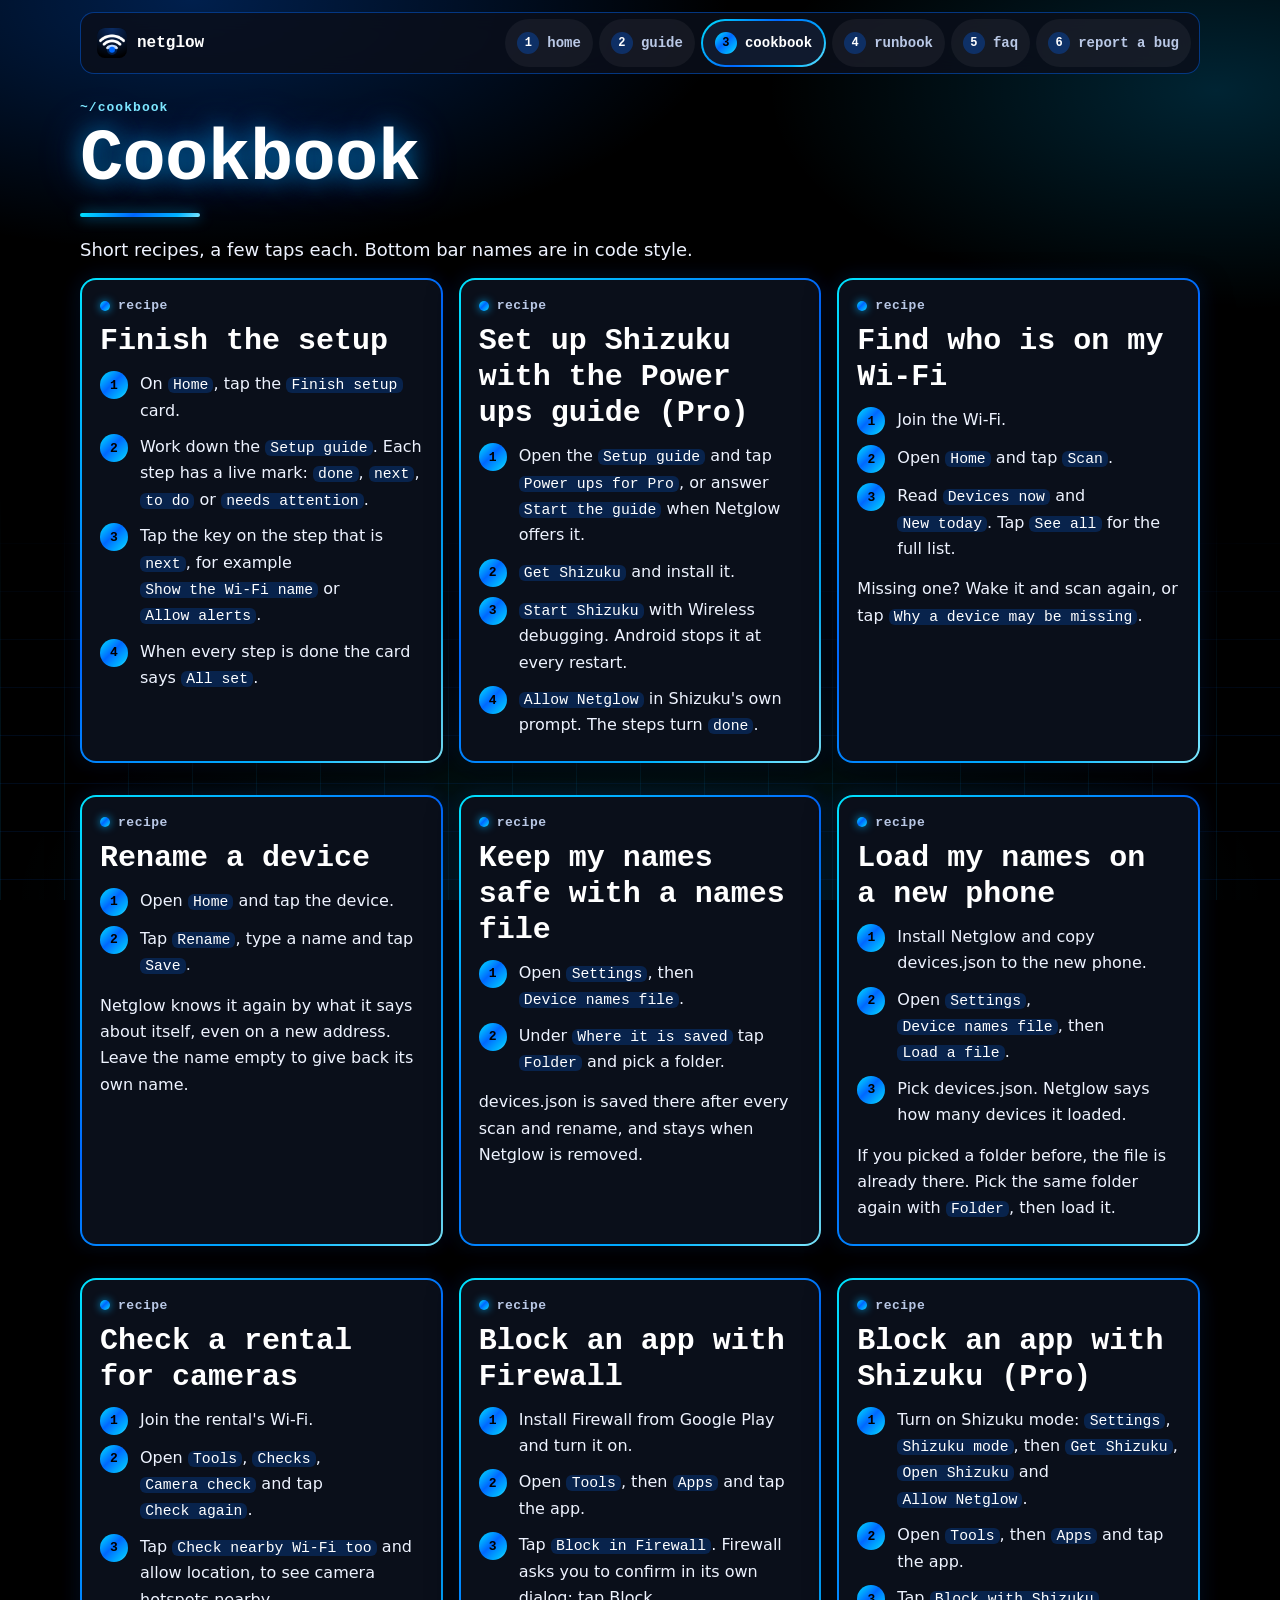
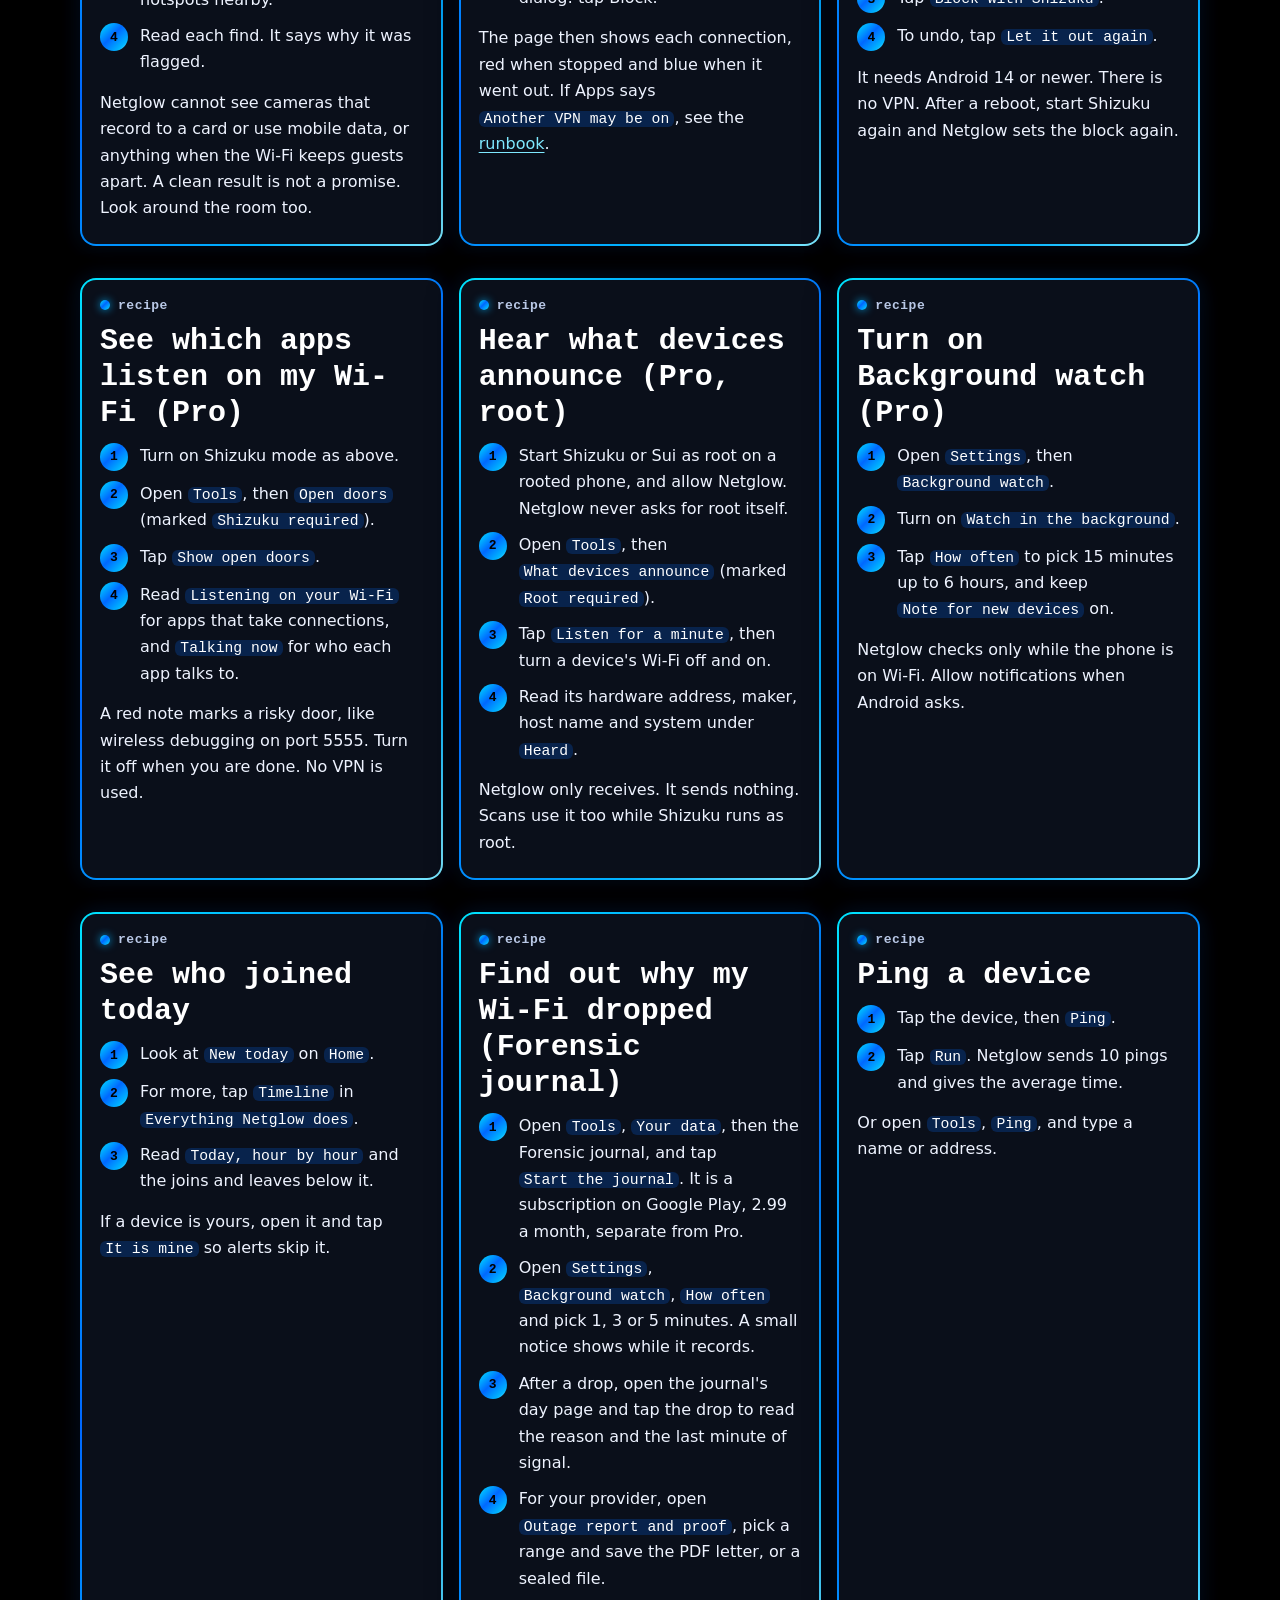
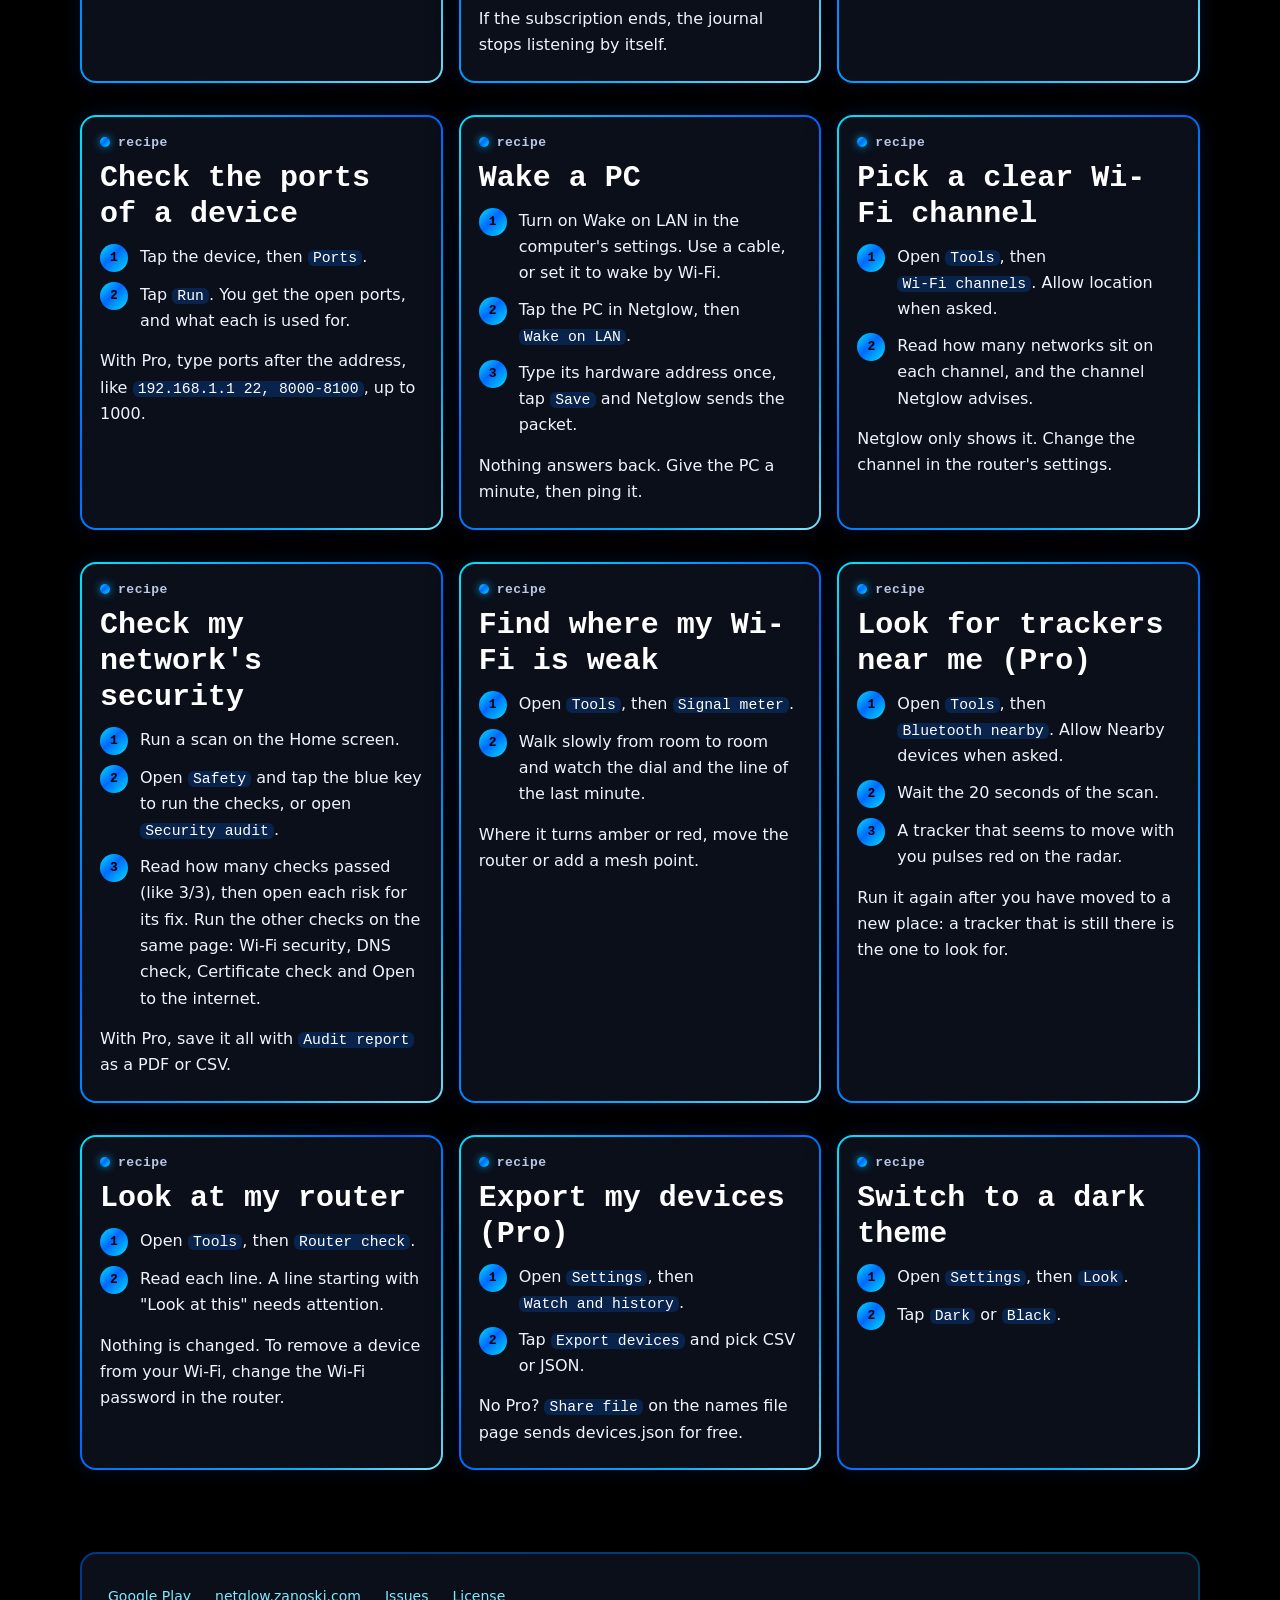
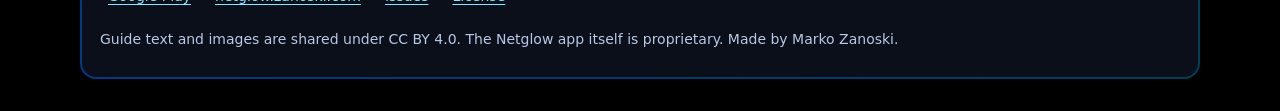
==== docs/cookbook.html @ 2042b96d "Guide for Netglow 1.57: Forensic journal and its subscription, checks passed on Safety, background w" ====
<!doctype html>
<html lang="en">
<head>
<meta charset="utf-8">
<meta name="viewport" content="width=device-width, initial-scale=1">
<title>Cookbook · Netglow user guide</title>
<meta name="description" content="Short Netglow recipes, a few taps each: find who is on your Wi-Fi, rename devices, keep a names file, check for cameras, block an app, watch the network.">
<meta name="theme-color" content="#000000">
<meta property="og:title" content="Cookbook · Netglow user guide">
<meta property="og:description" content="Short Netglow recipes, a few taps each: find who is on your Wi-Fi, rename devices, keep a names file, check for cameras, block an app, watch the network.">
<meta property="og:image" content="img/network.webp">
<link rel="icon" type="image/png" href="img/icon-192.png">
<link rel="stylesheet" href="style.css">
</head>
<body>
<a class="skip" href="#main">Skip to content</a>
<header class="bar">
  <a class="brand" href="index.html"><img src="img/icon-192.png" alt="" width="30" height="30"><span>netglow</span></a>
  <nav class="nav" aria-label="Guide pages"><ul><li><a href="index.html"><span class="ws" aria-hidden="true">1</span>home</a></li><li><a href="guide.html"><span class="ws" aria-hidden="true">2</span>guide</a></li><li><a href="cookbook.html" aria-current="page"><span class="ws" aria-hidden="true">3</span>cookbook</a></li><li><a href="runbook.html"><span class="ws" aria-hidden="true">4</span>runbook</a></li><li><a href="faq.html"><span class="ws" aria-hidden="true">5</span>faq</a></li><li><a href="report.html"><span class="ws" aria-hidden="true">6</span>report a bug</a></li></ul></nav>
</header>
<div class="wrap">
<main id="main">

<div class="eyebrow">~/cookbook</div>
<h1>Cookbook</h1>
<div class="underline" aria-hidden="true"></div>
<p class="lede">Short recipes, a few taps each. Bottom bar names are in code style.</p>
<div class="tiles"><section class="tile" id="setup" aria-labelledby="setup-h"><div class="title" aria-hidden="true">recipe</div><h2 id="setup-h">Finish the setup</h2>
<ol class="steps"><li>On <code>Home</code>, tap the <code>Finish setup</code> card.</li><li>Work down the <code>Setup guide</code>. Each step has a live mark: <code>done</code>, <code>next</code>, <code>to do</code> or <code>needs attention</code>.</li><li>Tap the key on the step that is <code>next</code>, for example <code>Show the Wi-Fi name</code> or <code>Allow alerts</code>.</li><li>When every step is done the card says <code>All set</code>.</li></ol>
</section>
<section class="tile" id="power" aria-labelledby="power-h"><div class="title" aria-hidden="true">recipe</div><h2 id="power-h">Set up Shizuku with the Power ups guide (Pro)</h2>
<ol class="steps"><li>Open the <code>Setup guide</code> and tap <code>Power ups for Pro</code>, or answer <code>Start the guide</code> when Netglow offers it.</li><li><code>Get Shizuku</code> and install it.</li><li><code>Start Shizuku</code> with Wireless debugging. Android stops it at every restart.</li><li><code>Allow Netglow</code> in Shizuku's own prompt. The steps turn <code>done</code>.</li></ol>
</section>
<section class="tile" id="who" aria-labelledby="who-h"><div class="title" aria-hidden="true">recipe</div><h2 id="who-h">Find who is on my Wi-Fi</h2>
<ol class="steps"><li>Join the Wi-Fi.</li><li>Open <code>Home</code> and tap <code>Scan</code>.</li><li>Read <code>Devices now</code> and <code>New today</code>. Tap <code>See all</code> for the full list.</li></ol><p>Missing one? Wake it and scan again, or tap <code>Why a device may be missing</code>.</p>
</section>
<section class="tile" id="rename" aria-labelledby="rename-h"><div class="title" aria-hidden="true">recipe</div><h2 id="rename-h">Rename a device</h2>
<ol class="steps"><li>Open <code>Home</code> and tap the device.</li><li>Tap <code>Rename</code>, type a name and tap <code>Save</code>.</li></ol><p>Netglow knows it again by what it says about itself, even on a new address. Leave the name empty to give back its own name.</p>
</section>
<section class="tile" id="keep" aria-labelledby="keep-h"><div class="title" aria-hidden="true">recipe</div><h2 id="keep-h">Keep my names safe with a names file</h2>
<ol class="steps"><li>Open <code>Settings</code>, then <code>Device names file</code>.</li><li>Under <code>Where it is saved</code> tap <code>Folder</code> and pick a folder.</li></ol><p>devices.json is saved there after every scan and rename, and stays when Netglow is removed.</p>
</section>
<section class="tile" id="load" aria-labelledby="load-h"><div class="title" aria-hidden="true">recipe</div><h2 id="load-h">Load my names on a new phone</h2>
<ol class="steps"><li>Install Netglow and copy devices.json to the new phone.</li><li>Open <code>Settings</code>, <code>Device names file</code>, then <code>Load a file</code>.</li><li>Pick devices.json. Netglow says how many devices it loaded.</li></ol><p>If you picked a folder before, the file is already there. Pick the same folder again with <code>Folder</code>, then load it.</p>
</section>
<section class="tile" id="rental" aria-labelledby="rental-h"><div class="title" aria-hidden="true">recipe</div><h2 id="rental-h">Check a rental for cameras</h2>
<ol class="steps"><li>Join the rental's Wi-Fi.</li><li>Open <code>Tools</code>, <code>Checks</code>, <code>Camera check</code> and tap <code>Check again</code>.</li><li>Tap <code>Check nearby Wi-Fi too</code> and allow location, to see camera hotspots nearby.</li><li>Read each find. It says why it was flagged.</li></ol><p>Netglow cannot see cameras that record to a card or use mobile data, or anything when the Wi-Fi keeps guests apart. A clean result is not a promise. Look around the room too.</p>
</section>
<section class="tile" id="fwblock" aria-labelledby="fwblock-h"><div class="title" aria-hidden="true">recipe</div><h2 id="fwblock-h">Block an app with Firewall</h2>
<ol class="steps"><li>Install Firewall from Google Play and turn it on.</li><li>Open <code>Tools</code>, then <code>Apps</code> and tap the app.</li><li>Tap <code>Block in Firewall</code>. Firewall asks you to confirm in its own dialog: tap Block.</li></ol><p>The page then shows each connection, red when stopped and blue when it went out. If Apps says <code>Another VPN may be on</code>, see the <a href="runbook.html#vpn">runbook</a>.</p>
</section>
<section class="tile" id="szblock" aria-labelledby="szblock-h"><div class="title" aria-hidden="true">recipe</div><h2 id="szblock-h">Block an app with Shizuku (Pro)</h2>
<ol class="steps"><li>Turn on Shizuku mode: <code>Settings</code>, <code>Shizuku mode</code>, then <code>Get Shizuku</code>, <code>Open Shizuku</code> and <code>Allow Netglow</code>.</li><li>Open <code>Tools</code>, then <code>Apps</code> and tap the app.</li><li>Tap <code>Block with Shizuku</code>.</li><li>To undo, tap <code>Let it out again</code>.</li></ol><p>It needs Android 14 or newer. There is no VPN. After a reboot, start Shizuku again and Netglow sets the block again.</p>
</section>
<section class="tile" id="doors" aria-labelledby="doors-h"><div class="title" aria-hidden="true">recipe</div><h2 id="doors-h">See which apps listen on my Wi-Fi (Pro)</h2>
<ol class="steps"><li>Turn on Shizuku mode as above.</li><li>Open <code>Tools</code>, then <code>Open doors</code> (marked <code>Shizuku required</code>).</li><li>Tap <code>Show open doors</code>.</li><li>Read <code>Listening on your Wi-Fi</code> for apps that take connections, and <code>Talking now</code> for who each app talks to.</li></ol><p>A red note marks a risky door, like wireless debugging on port 5555. Turn it off when you are done. No VPN is used.</p>
</section>
<section class="tile" id="announce" aria-labelledby="announce-h"><div class="title" aria-hidden="true">recipe</div><h2 id="announce-h">Hear what devices announce (Pro, root)</h2>
<ol class="steps"><li>Start Shizuku or Sui as root on a rooted phone, and allow Netglow. Netglow never asks for root itself.</li><li>Open <code>Tools</code>, then <code>What devices announce</code> (marked <code>Root required</code>).</li><li>Tap <code>Listen for a minute</code>, then turn a device's Wi-Fi off and on.</li><li>Read its hardware address, maker, host name and system under <code>Heard</code>.</li></ol><p>Netglow only receives. It sends nothing. Scans use it too while Shizuku runs as root.</p>
</section>
<section class="tile" id="watch" aria-labelledby="watch-h"><div class="title" aria-hidden="true">recipe</div><h2 id="watch-h">Turn on Background watch (Pro)</h2>
<ol class="steps"><li>Open <code>Settings</code>, then <code>Background watch</code>.</li><li>Turn on <code>Watch in the background</code>.</li><li>Tap <code>How often</code> to pick 15 minutes up to 6 hours, and keep <code>Note for new devices</code> on.</li></ol><p>Netglow checks only while the phone is on Wi-Fi. Allow notifications when Android asks.</p>
</section>
<section class="tile" id="today" aria-labelledby="today-h"><div class="title" aria-hidden="true">recipe</div><h2 id="today-h">See who joined today</h2>
<ol class="steps"><li>Look at <code>New today</code> on <code>Home</code>.</li><li>For more, tap <code>Timeline</code> in <code>Everything Netglow does</code>.</li><li>Read <code>Today, hour by hour</code> and the joins and leaves below it.</li></ol><p>If a device is yours, open it and tap <code>It is mine</code> so alerts skip it.</p>
</section>
<section class="tile" id="journal" aria-labelledby="journal-h"><div class="title" aria-hidden="true">recipe</div><h2 id="journal-h">Find out why my Wi-Fi dropped (Forensic journal)</h2>
<ol class="steps"><li>Open <code>Tools</code>, <code>Your data</code>, then the Forensic journal, and tap <code>Start the journal</code>. It is a subscription on Google Play, 2.99 a month, separate from Pro.</li><li>Open <code>Settings</code>, <code>Background watch</code>, <code>How often</code> and pick 1, 3 or 5 minutes. A small notice shows while it records.</li><li>After a drop, open the journal's day page and tap the drop to read the reason and the last minute of signal.</li><li>For your provider, open <code>Outage report and proof</code>, pick a range and save the PDF letter, or a sealed file.</li></ol><p>If the subscription ends, the journal stops listening by itself.</p>
</section>
<section class="tile" id="ping" aria-labelledby="ping-h"><div class="title" aria-hidden="true">recipe</div><h2 id="ping-h">Ping a device</h2>
<ol class="steps"><li>Tap the device, then <code>Ping</code>.</li><li>Tap <code>Run</code>. Netglow sends 10 pings and gives the average time.</li></ol><p>Or open <code>Tools</code>, <code>Ping</code>, and type a name or address.</p>
</section>
<section class="tile" id="ports" aria-labelledby="ports-h"><div class="title" aria-hidden="true">recipe</div><h2 id="ports-h">Check the ports of a device</h2>
<ol class="steps"><li>Tap the device, then <code>Ports</code>.</li><li>Tap <code>Run</code>. You get the open ports, and what each is used for.</li></ol><p>With Pro, type ports after the address, like <code>192.168.1.1 22, 8000-8100</code>, up to 1000.</p>
</section>
<section class="tile" id="wake" aria-labelledby="wake-h"><div class="title" aria-hidden="true">recipe</div><h2 id="wake-h">Wake a PC</h2>
<ol class="steps"><li>Turn on Wake on LAN in the computer's settings. Use a cable, or set it to wake by Wi-Fi.</li><li>Tap the PC in Netglow, then <code>Wake on LAN</code>.</li><li>Type its hardware address once, tap <code>Save</code> and Netglow sends the packet.</li></ol><p>Nothing answers back. Give the PC a minute, then ping it.</p>
</section>
<section class="tile" id="channel" aria-labelledby="channel-h"><div class="title" aria-hidden="true">recipe</div><h2 id="channel-h">Pick a clear Wi-Fi channel</h2>
<ol class="steps"><li>Open <code>Tools</code>, then <code>Wi-Fi channels</code>. Allow location when asked.</li><li>Read how many networks sit on each channel, and the channel Netglow advises.</li></ol><p>Netglow only shows it. Change the channel in the router's settings.</p>
</section>
<section class="tile" id="security" aria-labelledby="security-h"><div class="title" aria-hidden="true">recipe</div><h2 id="security-h">Check my network's security</h2>
<ol class="steps"><li>Run a scan on the Home screen.</li><li>Open <code>Safety</code> and tap the blue key to run the checks, or open <code>Security audit</code>.</li><li>Read how many checks passed (like 3/3), then open each risk for its fix. Run the other checks on the same page: Wi-Fi security, DNS check, Certificate check and Open to the internet.</li></ol><p>With Pro, save it all with <code>Audit report</code> as a PDF or CSV.</p>
</section>
<section class="tile" id="signal" aria-labelledby="signal-h"><div class="title" aria-hidden="true">recipe</div><h2 id="signal-h">Find where my Wi-Fi is weak</h2>
<ol class="steps"><li>Open <code>Tools</code>, then <code>Signal meter</code>.</li><li>Walk slowly from room to room and watch the dial and the line of the last minute.</li></ol><p>Where it turns amber or red, move the router or add a mesh point.</p>
</section>
<section class="tile" id="trackers" aria-labelledby="trackers-h"><div class="title" aria-hidden="true">recipe</div><h2 id="trackers-h">Look for trackers near me (Pro)</h2>
<ol class="steps"><li>Open <code>Tools</code>, then <code>Bluetooth nearby</code>. Allow Nearby devices when asked.</li><li>Wait the 20 seconds of the scan.</li><li>A tracker that seems to move with you pulses red on the radar.</li></ol><p>Run it again after you have moved to a new place: a tracker that is still there is the one to look for.</p>
</section>
<section class="tile" id="router" aria-labelledby="router-h"><div class="title" aria-hidden="true">recipe</div><h2 id="router-h">Look at my router</h2>
<ol class="steps"><li>Open <code>Tools</code>, then <code>Router check</code>.</li><li>Read each line. A line starting with "Look at this" needs attention.</li></ol><p>Nothing is changed. To remove a device from your Wi-Fi, change the Wi-Fi password in the router.</p>
</section>
<section class="tile" id="export" aria-labelledby="export-h"><div class="title" aria-hidden="true">recipe</div><h2 id="export-h">Export my devices (Pro)</h2>
<ol class="steps"><li>Open <code>Settings</code>, then <code>Watch and history</code>.</li><li>Tap <code>Export devices</code> and pick CSV or JSON.</li></ol><p>No Pro? <code>Share file</code> on the names file page sends devices.json for free.</p>
</section>
<section class="tile" id="dark" aria-labelledby="dark-h"><div class="title" aria-hidden="true">recipe</div><h2 id="dark-h">Switch to a dark theme</h2>
<ol class="steps"><li>Open <code>Settings</code>, then <code>Look</code>.</li><li>Tap <code>Dark</code> or <code>Black</code>.</li></ol>
</section>
</div>
</main>
<footer>
  <div class="tile quiet">
  <ul>
    <li><a href="https://play.google.com/store/apps/details?id=com.zanoshky.netglow&amp;referrer=utm_source%3Dgithub-guide%26utm_medium%3Ddocs%26utm_campaign%3Dnetglow-2026-11">Google Play</a></li>
    <li><a href="https://netglow.zanoski.com">netglow.zanoski.com</a></li>
    <li><a href="https://github.com/Zanoshky/netglow-app/issues">Issues</a></li>
    <li><a href="https://github.com/Zanoshky/netglow-app/blob/main/LICENSE">License</a></li>
  </ul>
  <p>Guide text and images are shared under CC BY 4.0. The Netglow app itself is proprietary. Made by Marko Zanoski.</p>
  </div>
</footer>
</div>
</body>
</html>
---- docs/style.css ----
/* Netglow user guide. True black with Netglow blue, glowing tile borders. Text sits at 7:1 or more. */
:root {
  --bg: #000000;
  --tile: #0a0f1a;
  --tile2: #101a2e;
  --fg: #eef3ff;
  --dim: #b9c8e6;
  --link: #7fe9ff;
  --pink: #4da3ff;
  --violet: #0068ff;
  --cyan: #00e5ff;
  --amber: #7fe9ff;
  --grad: linear-gradient(135deg, #00e5ff, #0068ff 45%, #00b4ff 80%, #7fe9ff);
  --round: 16px;
  --gap-in: 10px;
  --gap-out: 16px;
  --mono: "JetBrains Mono", ui-monospace, "SF Mono", "Cascadia Mono", "Roboto Mono", Menlo, Consolas, monospace;
  --sans: system-ui, -apple-system, "Segoe UI", Roboto, sans-serif;
  color-scheme: dark;
}
* { box-sizing: border-box; }
html {
  -webkit-text-size-adjust: 100%;
  background:
    radial-gradient(60% 40% at 15% 0%, rgba(0, 104, 255, 0.30), transparent 70%),
    radial-gradient(50% 35% at 95% 10%, rgba(0, 180, 255, 0.20), transparent 70%),
    radial-gradient(70% 40% at 50% 100%, rgba(0, 229, 255, 0.14), transparent 70%),
    var(--bg);
  background-attachment: fixed;
}
body {
  margin: 0;
  color: var(--fg);
  background: transparent;
  font: 16px/1.65 var(--sans);
  padding-inline: 16px;
}
/* a faint synthwave floor grid, fixed behind everything */
body::before {
  content: ""; position: fixed; inset: 55% 0 0 0; z-index: -1; pointer-events: none;
  background:
    repeating-linear-gradient(to right, rgba(0, 180, 255, 0.10) 0 1px, transparent 1px 64px),
    repeating-linear-gradient(to bottom, rgba(0, 104, 255, 0.10) 0 1px, transparent 1px 48px);
  -webkit-mask-image: linear-gradient(to bottom, transparent, #000 60%);
  mask-image: linear-gradient(to bottom, transparent, #000 60%);
}
a { color: var(--link); text-underline-offset: 3px; }
a:hover { color: #ffffff; }
:focus-visible { outline: 3px solid var(--link); outline-offset: 3px; border-radius: 6px; }
img { max-width: 100%; height: auto; }
code, kbd, pre { font-family: var(--mono); }
code, kbd { color: #ffffff; background: rgba(0, 104, 255, 0.22); border-radius: 6px; padding: 0 0.35em; white-space: nowrap; font-size: 0.92em; }
.skip { position: absolute; left: 16px; top: -100px; z-index: 10; background: var(--tile); color: #fff; padding: 12px 16px; border-radius: 10px; border: 2px solid var(--link); }
.skip:focus { top: 8px; }
.wrap { max-width: 1120px; margin: 0 auto; }

/* ---------- gradient bordered tile, like a focused Hyprland window ---------- */
.tile {
  position: relative;
  border: 2px solid transparent;
  border-radius: var(--round);
  background: linear-gradient(var(--tile), var(--tile)) padding-box, var(--grad) border-box;
  padding: 18px 18px 8px;
  box-shadow: 0 10px 30px rgba(0, 0, 0, 0.6), 0 0 22px rgba(0, 104, 255, 0.18);
}
.tile.quiet { background: linear-gradient(var(--tile), var(--tile)) padding-box, linear-gradient(135deg, rgba(0, 104, 255, 0.55), rgba(0, 180, 255, 0.35)) border-box; box-shadow: 0 8px 24px rgba(0, 0, 0, 0.5); }
.tile > .title {
  display: flex; align-items: center; gap: 8px; margin: -6px 0 10px;
  font: 700 13px var(--mono); color: var(--dim); text-transform: lowercase; letter-spacing: 0.04em;
}
.tile > .title::before { content: ""; width: 10px; height: 10px; border-radius: 50%; background: var(--grad); box-shadow: 0 0 8px rgba(0, 180, 255, 0.8); }

/* ---------- waybar ---------- */
.bar {
  margin: 12px auto 0; max-width: 1120px;
  display: flex; flex-wrap: wrap; align-items: center; gap: 6px 12px;
  padding: 6px 8px; border-radius: 14px;
  background: rgba(10, 15, 26, 0.85); border: 1px solid rgba(0, 104, 255, 0.45);
  backdrop-filter: blur(10px); -webkit-backdrop-filter: blur(10px);
}
.brand { display: inline-flex; align-items: center; gap: 10px; min-height: 48px; padding: 0 8px; color: #fff; text-decoration: none; font: 700 16px var(--mono); }
.brand img { width: 30px; height: 30px; border-radius: 8px; }
.nav { margin-left: auto; }
.nav ul { list-style: none; margin: 0; padding: 0; display: flex; flex-wrap: wrap; gap: 6px; }
.nav a {
  display: inline-flex; align-items: center; gap: 8px; min-height: 48px; padding: 0 12px;
  border-radius: 999px; color: var(--dim); text-decoration: none; font: 600 14px var(--mono);
  background: rgba(255, 255, 255, 0.05);
}
.nav a .ws { display: inline-grid; place-items: center; width: 22px; height: 22px; border-radius: 50%; background: rgba(0, 104, 255, 0.3); color: #fff; font-size: 12px; }
.nav a:hover { color: #fff; background: rgba(0, 104, 255, 0.22); }
.nav a[aria-current="page"] { color: #fff; background: linear-gradient(var(--tile2), var(--tile2)) padding-box, var(--grad) border-box; border: 2px solid transparent; }
.nav a[aria-current="page"] .ws { background: var(--grad); color: #000000; }

/* ---------- type ---------- */
h1, h2, h3 { color: #ffffff; line-height: 1.2; }
h1 { font: 800 clamp(34px, 8vw, 72px)/1.05 var(--mono); margin: 0 0 14px; letter-spacing: -0.01em;
     text-shadow: 0 0 22px rgba(0, 180, 255, 0.55), 0 0 44px rgba(0, 104, 255, 0.45); }
h2 { font: 800 clamp(22px, 4.2vw, 30px)/1.2 var(--mono); margin: 0 0 12px; }
h3 { font: 700 18px/1.3 var(--mono); margin: 20px 0 8px; }
p { margin: 0 0 14px; }
.lede { font-size: 18px; max-width: 60ch; }
.dim { color: var(--dim); }
.eyebrow { font: 700 13px var(--mono); color: var(--link); letter-spacing: 0.08em; text-transform: lowercase; margin-bottom: 8px; }
.underline { height: 4px; width: 120px; border-radius: 4px; background: var(--grad); margin: 0 0 18px; box-shadow: 0 0 14px rgba(0, 180, 255, 0.7); }

main { padding-block: 26px 40px; }
section { margin-block: 0 var(--gap-out); scroll-margin-top: 16px; }
.tiles { display: grid; gap: var(--gap-out); grid-template-columns: repeat(auto-fit, minmax(min(100%, 300px), 1fr)); margin-bottom: var(--gap-out); }
.tiles.one { grid-template-columns: minmax(0, 1fr); }
.tiles > * { min-width: 0; }

/* ---------- hero ---------- */
.hero { display: grid; gap: 24px; align-items: center; grid-template-columns: 1fr; margin-bottom: var(--gap-out); }
@media (min-width: 820px) { .hero { grid-template-columns: 1.3fr 1fr; } }
.actions { display: flex; flex-wrap: wrap; gap: 12px; margin: 18px 0 10px; }
.btn {
  display: inline-flex; align-items: center; justify-content: center; min-height: 48px; padding: 0 20px;
  border-radius: 999px; font: 700 15px var(--mono); text-decoration: none; color: #000000;
  background: linear-gradient(90deg, #7fe9ff, #9cc8ff 50%, #4da3ff);
  box-shadow: 0 0 22px rgba(0, 180, 255, 0.45);
}
.btn:hover { color: #000000; filter: brightness(1.08); }
.btn.ghost { color: #fff; background: linear-gradient(var(--tile), var(--tile)) padding-box, var(--grad) border-box; border: 2px solid transparent; box-shadow: none; }
.btn.ghost:hover { color: #fff; }

.phone {
  position: relative; margin: 0 auto; width: min(100%, 320px); border-radius: 26px; padding: 3px;
  background: var(--grad);
  box-shadow: 0 0 30px rgba(0, 180, 255, 0.35), 0 0 60px rgba(0, 229, 255, 0.18);
}
.phone img { display: block; width: 100%; height: auto; border-radius: 23px; background: #000; }

/* ---------- screenshot strip ---------- */
.shots-wrap { overflow-x: auto; scroll-snap-type: x mandatory; padding: 8px 4px 16px; border-radius: 12px; }
.shots { list-style: none; margin: 0; padding: 0; display: flex; gap: 18px; }
.shots li { flex: 0 0 auto; width: 200px; scroll-snap-align: start; }
.shots figure { margin: 0; }
.shots .phone { width: 200px; border-radius: 18px; padding: 2px; }
.shots .phone img { border-radius: 16px; }
.shots figcaption { color: var(--dim); font-size: 14px; margin-top: 10px; }

/* ---------- lists ---------- */
ul.dots { padding-left: 0; list-style: none; margin: 0 0 14px; }
ul.dots li { position: relative; padding-left: 22px; margin-bottom: 6px; }
ul.dots li::before { content: ""; position: absolute; left: 4px; top: 0.62em; width: 8px; height: 8px; border-radius: 3px; background: var(--grad); }
ol.steps { counter-reset: s; list-style: none; padding: 0; margin: 0 0 14px; }
ol.steps li { counter-increment: s; position: relative; padding-left: 40px; margin-bottom: 10px; min-height: 28px; }
ol.steps li::before {
  content: counter(s); position: absolute; left: 0; top: 0; width: 28px; height: 28px; border-radius: 50%;
  display: grid; place-items: center; font: 700 13px var(--mono); color: #000000; background: var(--grad);
}
dl.keys { display: grid; grid-template-columns: minmax(0, 15em) minmax(0, 1fr); gap: 6px 18px; margin: 0 0 14px; }
dl.keys dt { color: #fff; font-family: var(--mono); font-size: 15px; }
dl.keys dd { margin: 0; }
@media (max-width: 560px) { dl.keys { grid-template-columns: 1fr; gap: 0; } dl.keys dd { margin-bottom: 10px; color: var(--dim); } }

pre.conf {
  font-size: 14px; line-height: 1.55; color: #e6eeff; background: #05080f; border-radius: 12px;
  padding: 14px 16px; overflow-x: auto; margin: 0 0 14px; border: 1px solid rgba(0, 104, 255, 0.4);
}
pre.conf .c { color: #a9bbdd; }
pre.conf .k { color: #7fe9ff; }
pre.conf .v { color: #a9d4ff; }

/* ---------- table of contents ---------- */
.toc ol { list-style: none; padding: 0; margin: 0; columns: 2 230px; column-gap: 24px; }
.toc li { break-inside: avoid; }
.toc a { display: flex; align-items: center; gap: 10px; min-height: 48px; text-decoration: none; color: var(--fg); }
.toc a:hover { color: #fff; }
.toc .n { display: inline-grid; place-items: center; min-width: 30px; height: 30px; border-radius: 9px; background: rgba(0, 104, 255, 0.28); color: #fff; font: 700 13px var(--mono); }

/* ---------- faq ---------- */
details { border-radius: 12px; background: var(--tile); border: 1px solid rgba(0, 104, 255, 0.45); margin-bottom: 10px; }
summary { cursor: pointer; min-height: 48px; display: flex; align-items: center; padding: 8px 16px; color: #fff; font-weight: 700; list-style: none; }
summary::-webkit-details-marker { display: none; }
summary::before { content: "›"; color: var(--pink); font: 700 20px var(--mono); margin-right: 12px; transition: transform 0.2s; }
details[open] summary::before { transform: rotate(90deg); }
details > div { padding: 0 16px 6px 38px; }

.note { border-radius: 12px; padding: 10px 14px; margin: 0 0 14px; background: rgba(0, 229, 255, 0.08); border: 1px solid rgba(0, 229, 255, 0.4); }

footer { padding-block: 10px 32px; color: var(--dim); font-size: 14px; }
footer .tile { padding-bottom: 12px; }
footer ul { list-style: none; padding: 0; margin: 0 0 8px; display: flex; flex-wrap: wrap; gap: 4px 8px; }
footer a { display: inline-flex; align-items: center; min-height: 48px; padding: 0 8px; }

@media (prefers-reduced-motion: reduce) { summary::before { transition: none; } }
.tile > :first-child { margin-top: 0; }

/* two phone shots side by side in the guide, stacked on small screens */
.pair { display: flex; flex-wrap: wrap; gap: 18px; margin: 16px 0; }
.pair figure { margin: 0; flex: 0 1 220px; }
.pair .phone { margin: 0; width: 100%; max-width: 220px; border-radius: 18px; padding: 2px; }
.pair .phone img { border-radius: 16px; }
.pair figcaption { color: var(--dim); font-size: 14px; margin-top: 10px; }

/* ---------- bigger screens show more: the wrap widens on a 4K screen ---------- */
@media (min-width: 1700px) { .wrap, .bar { max-width: 1520px; } body { font-size: 17px; } }
@media (min-width: 2600px) { .wrap, .bar { max-width: 2040px; } body { font-size: 19px; } }

/* ---------- numbers row, like waybar modules ---------- */
.stats { list-style: none; margin: 0 0 var(--gap-out); padding: 0; display: grid; gap: var(--gap-in); grid-template-columns: repeat(auto-fit, minmax(min(100%, 150px), 1fr)); }
.stats li { border-radius: 12px; padding: 12px 14px; background: linear-gradient(var(--tile), var(--tile)) padding-box, var(--grad) border-box; border: 2px solid transparent; }
.stats b { display: block; font: 700 26px/1.2 var(--mono); background: var(--grad); -webkit-background-clip: text; background-clip: text; color: transparent; }
.stats span { color: var(--dim); font-size: 14px; }

/* ---------- looks gallery: two a row on a phone, more as the screen grows ---------- */
.looks { list-style: none; margin: 0 0 14px; padding: 0; display: grid; gap: 22px 12px; grid-template-columns: repeat(2, minmax(0, 1fr)); }
@media (min-width: 700px) { .looks { grid-template-columns: repeat(auto-fill, minmax(180px, 1fr)); gap: 24px 18px; } }
.looks figure { margin: 0; }
.looks .phone { width: 100%; border-radius: 18px; padding: 2px; }
.looks .phone img { border-radius: 16px; }
.looks figcaption { margin-top: 10px; font-size: 14px; color: var(--dim); }
.looks figcaption b { display: block; color: #ffffff; font: 700 15px var(--mono); }
.cols { columns: 2 320px; column-gap: 32px; }
.cols li { break-inside: avoid; }

/* wide screenshot (two panels) */
.wide { max-width: 720px; margin: 16px 0; }
.wide .phone { width: 100%; max-width: 720px; border-radius: 18px; padding: 2px; }
.wide .phone img { border-radius: 16px; }
.wide figcaption { color: var(--dim); font-size: 14px; margin-top: 10px; }
.wide { margin-inline: 0; }
.chips { list-style: none; display: flex; flex-wrap: wrap; gap: 8px; padding: 0; margin: 0 0 var(--gap-out); }
.chips li { border-radius: 999px; padding: 6px 14px; border: 1px solid rgba(0, 180, 255, 0.5); background: rgba(0, 104, 255, 0.14); color: #fff; font: 600 14px var(--mono); }
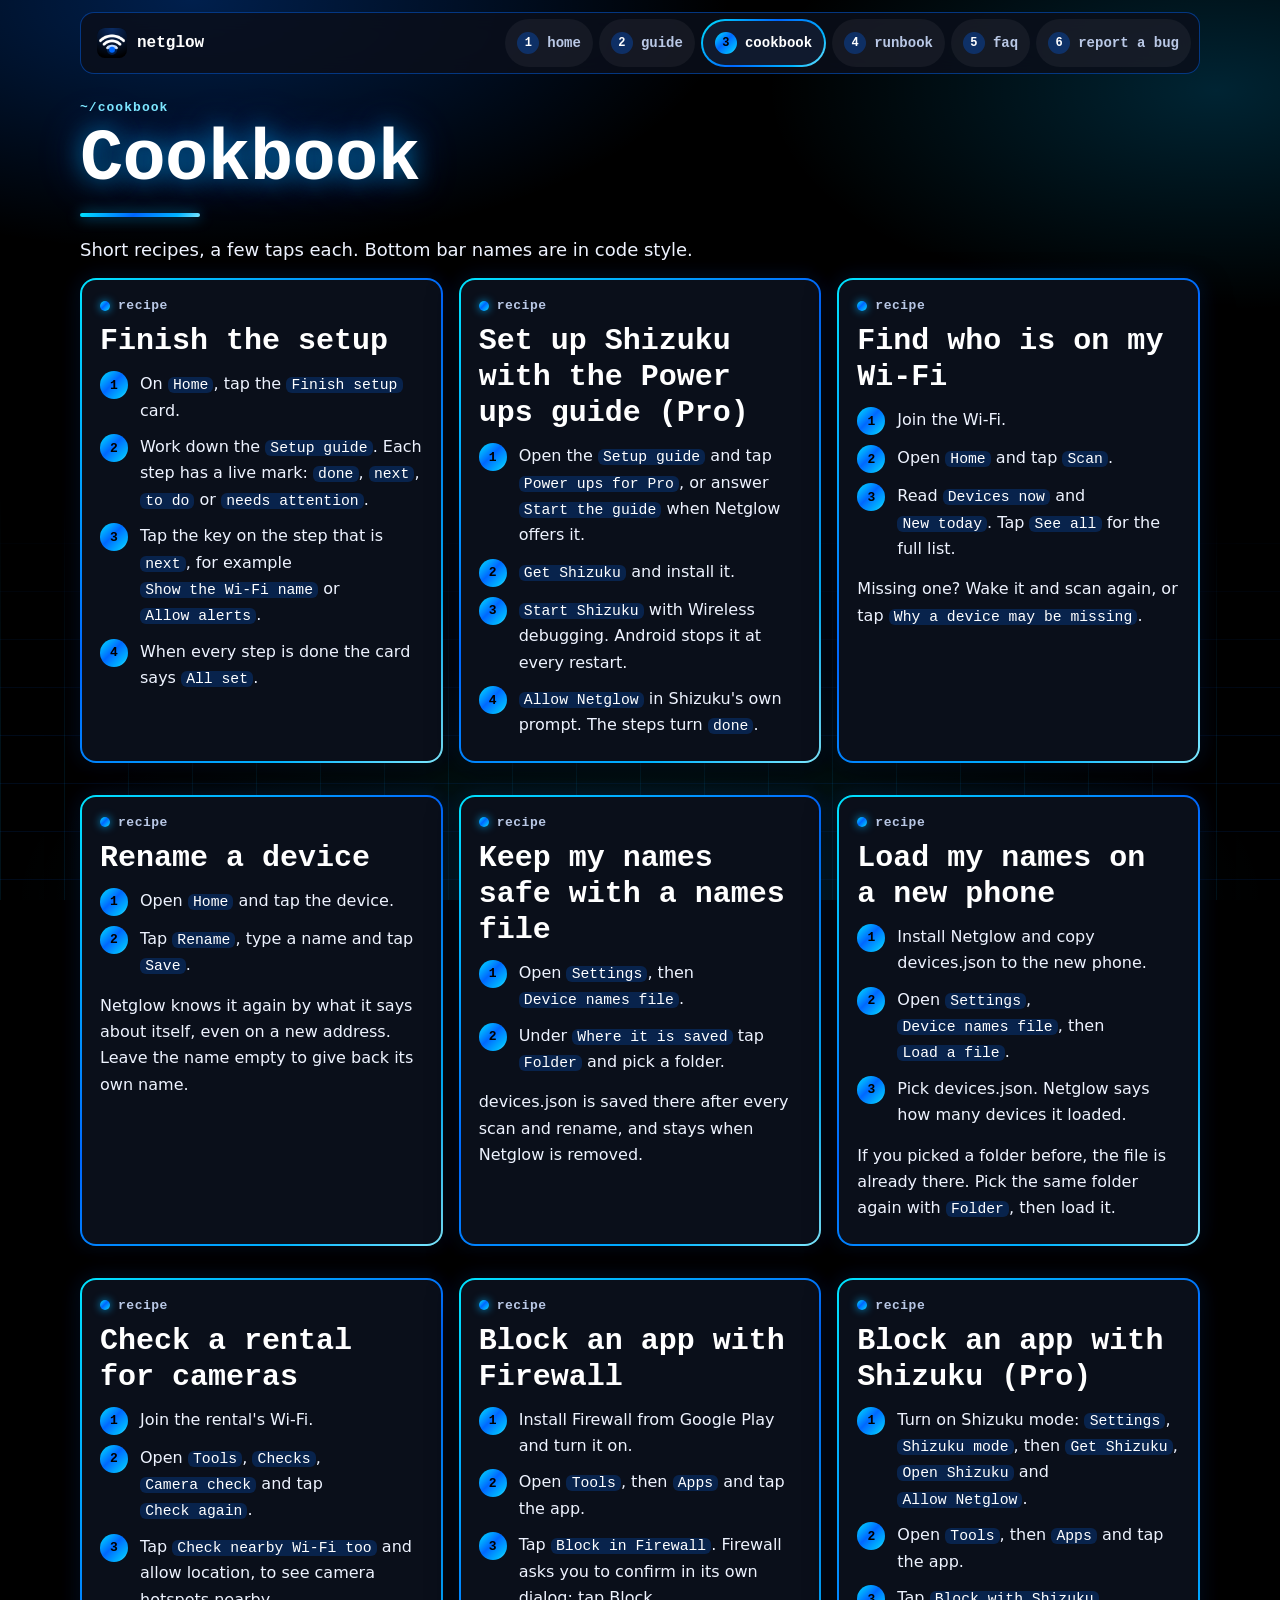
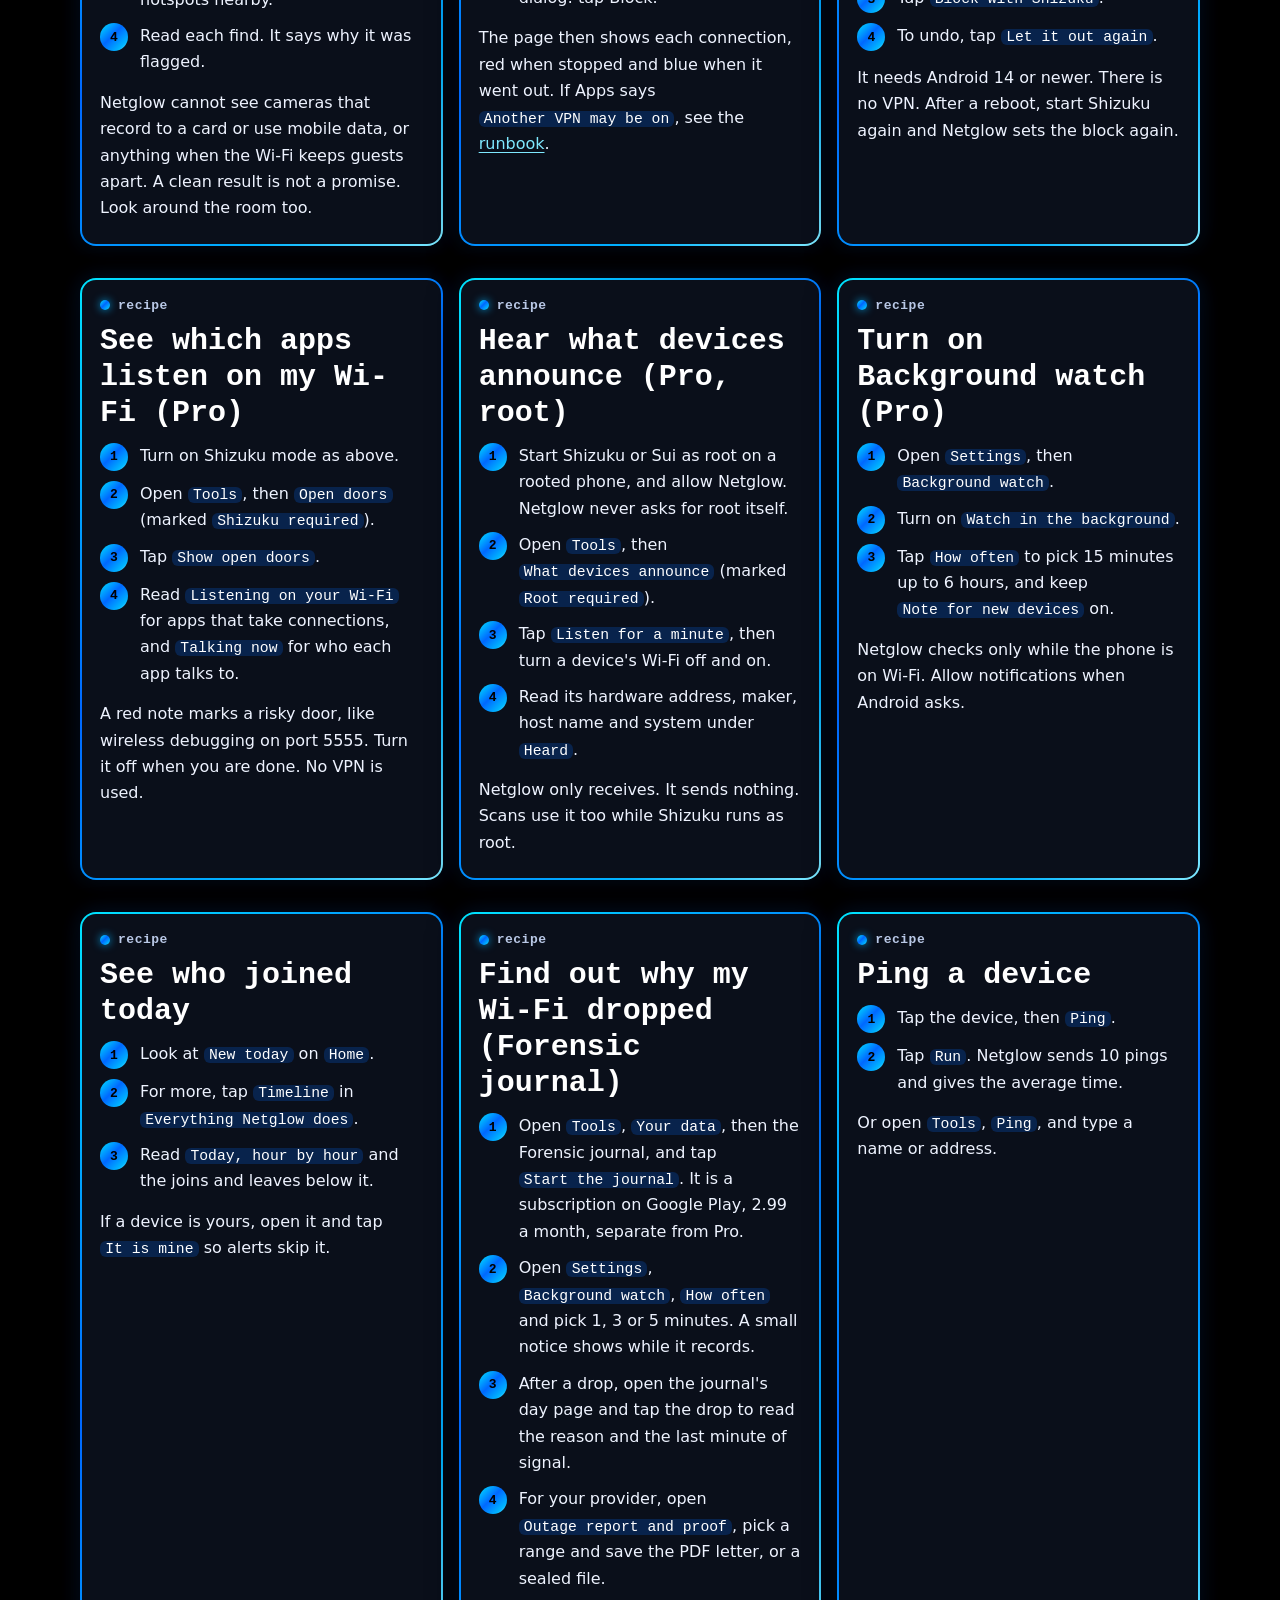
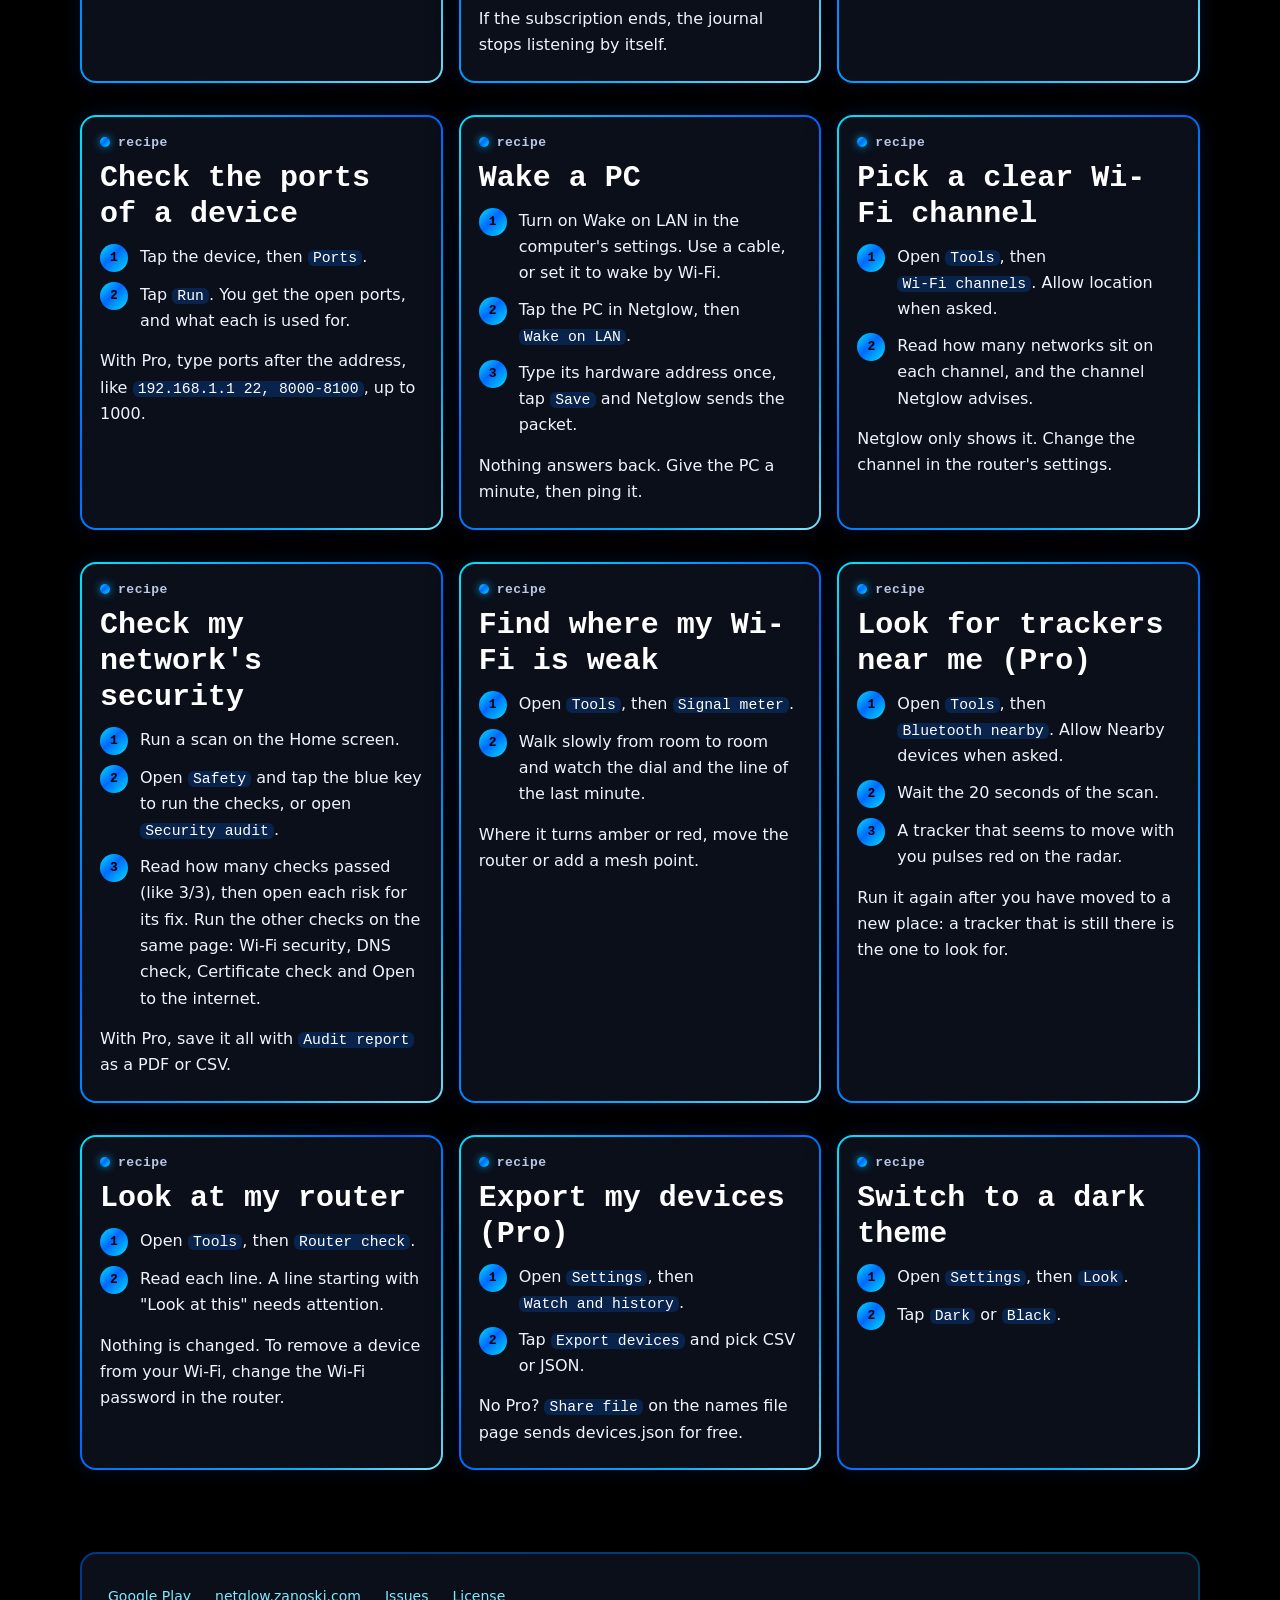
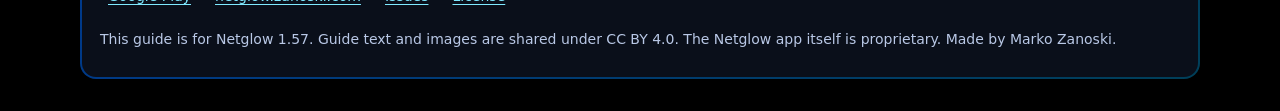
==== commit 7617d291: "Guide footer names the version, 1.57; FAQ wording follows checks passed" ====
--- a/docs/cookbook.html
+++ b/docs/cookbook.html
@@ -107,7 +107,7 @@
     <li><a href="https://github.com/Zanoshky/netglow-app/issues">Issues</a></li>
     <li><a href="https://github.com/Zanoshky/netglow-app/blob/main/LICENSE">License</a></li>
   </ul>
-  <p>Guide text and images are shared under CC BY 4.0. The Netglow app itself is proprietary. Made by Marko Zanoski.</p>
+  <p>This guide is for Netglow 1.57. Guide text and images are shared under CC BY 4.0. The Netglow app itself is proprietary. Made by Marko Zanoski.</p>
   </div>
 </footer>
 </div>
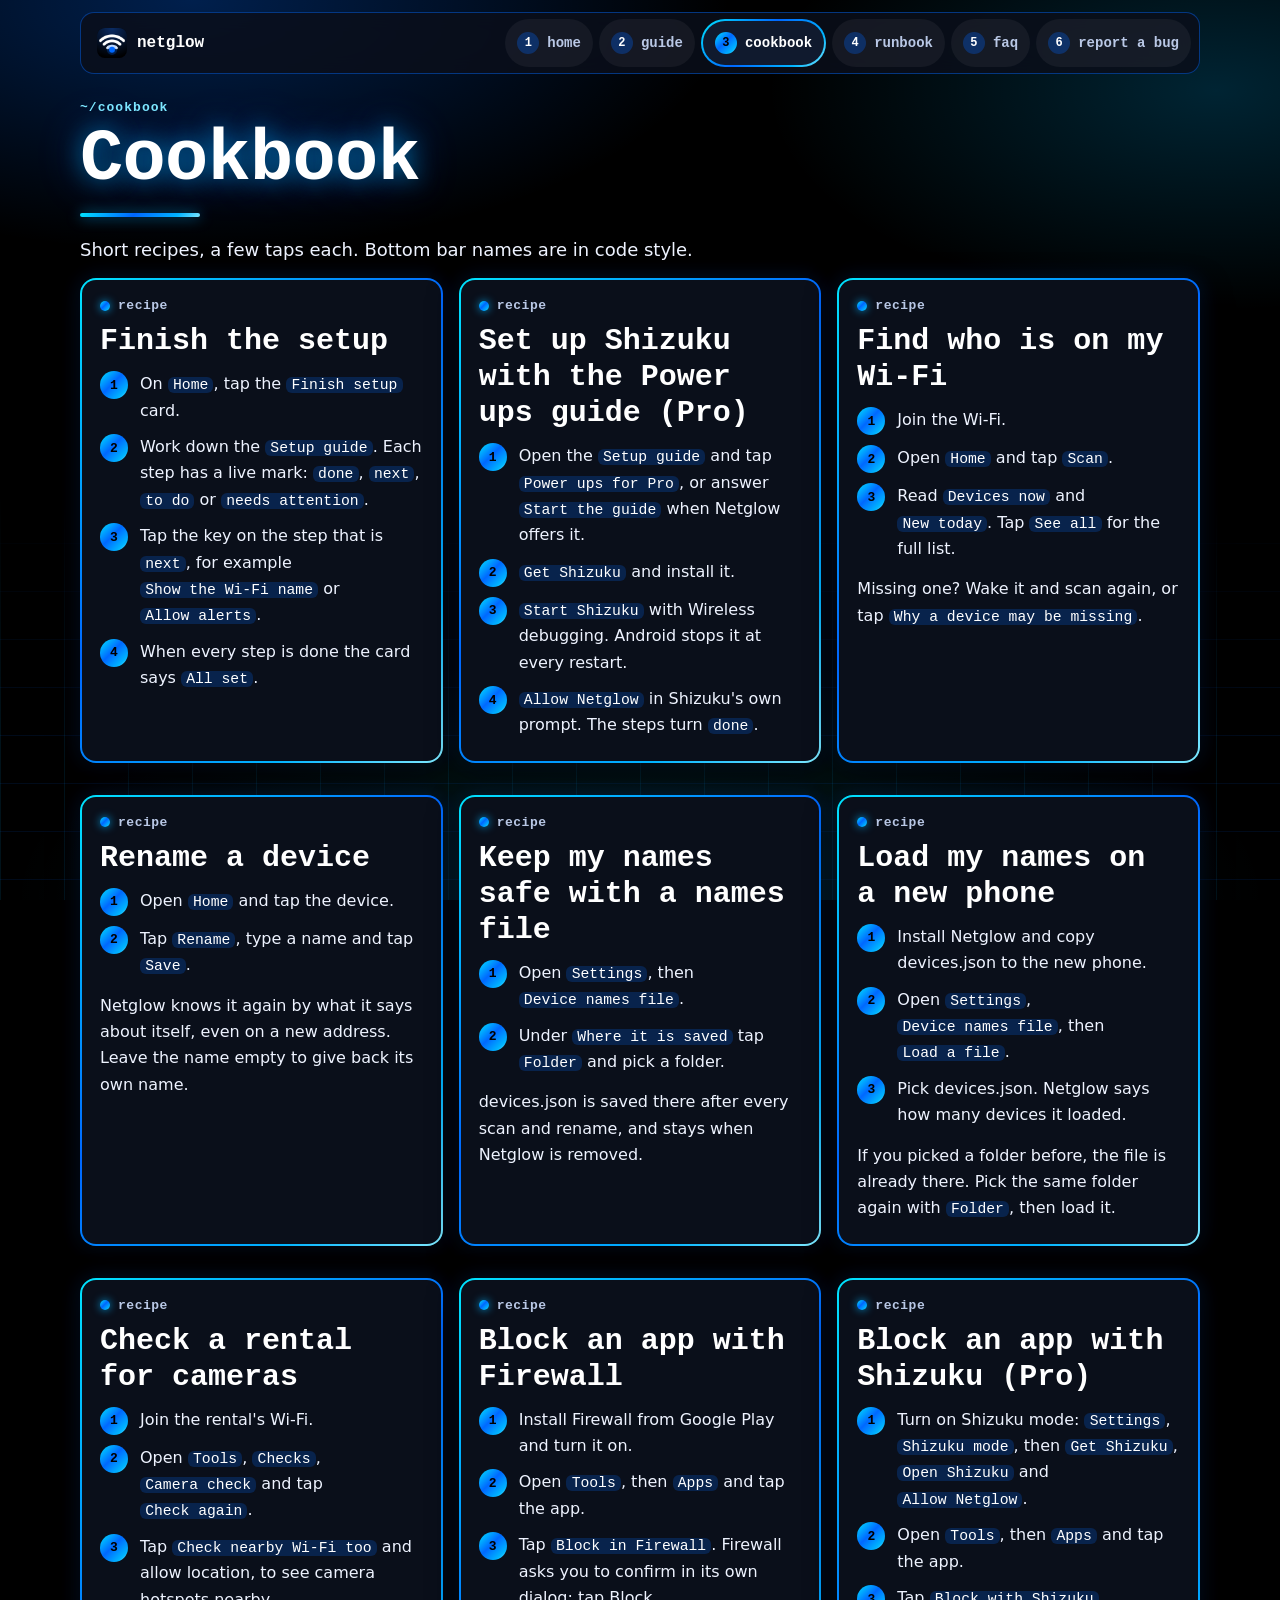
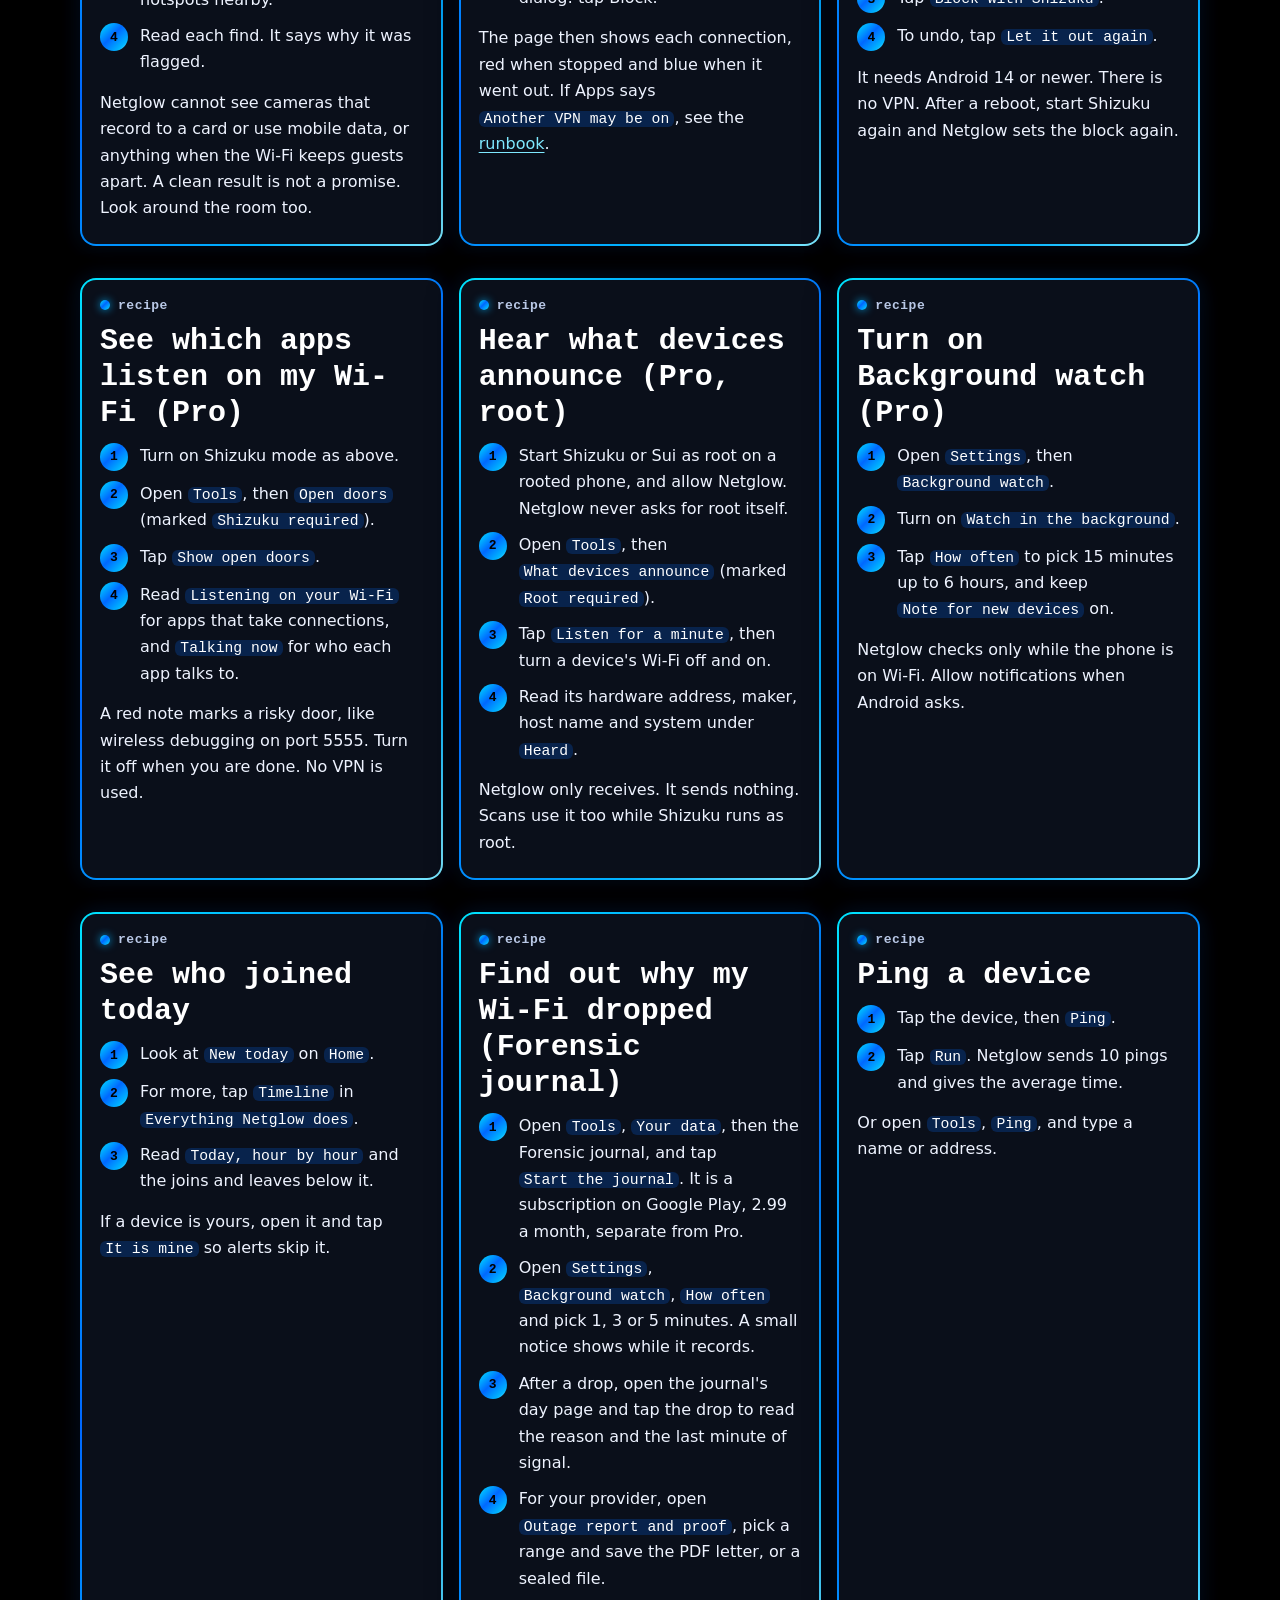
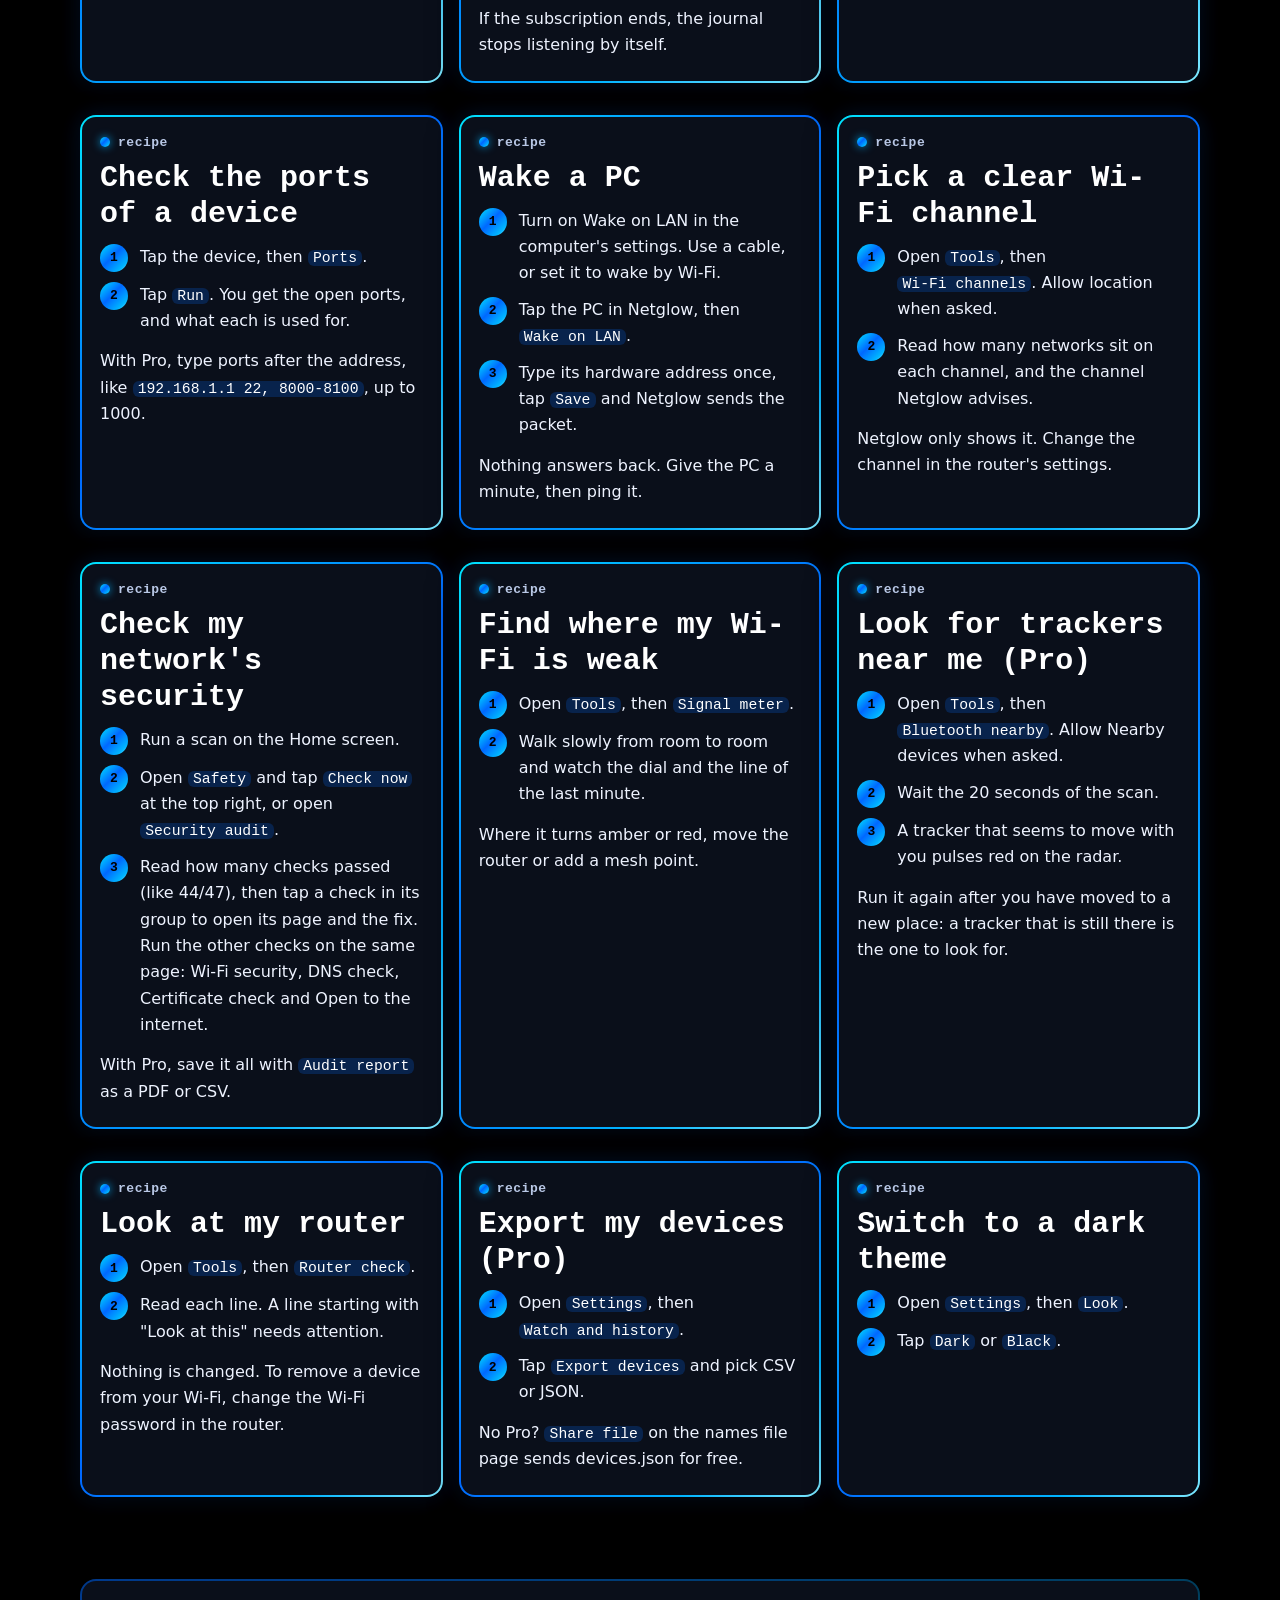
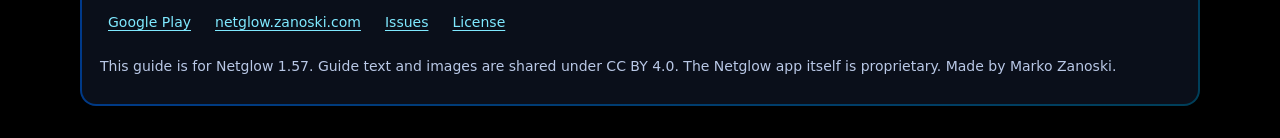
==== commit c674776e: "Guide, FAQ, cookbook: Safety groups with Check now in the top bar, the new checks, Your data first o" ====
--- a/docs/cookbook.html
+++ b/docs/cookbook.html
@@ -80,7 +80,7 @@
 <ol class="steps"><li>Open <code>Tools</code>, then <code>Wi-Fi channels</code>. Allow location when asked.</li><li>Read how many networks sit on each channel, and the channel Netglow advises.</li></ol><p>Netglow only shows it. Change the channel in the router's settings.</p>
 </section>
 <section class="tile" id="security" aria-labelledby="security-h"><div class="title" aria-hidden="true">recipe</div><h2 id="security-h">Check my network's security</h2>
-<ol class="steps"><li>Run a scan on the Home screen.</li><li>Open <code>Safety</code> and tap the blue key to run the checks, or open <code>Security audit</code>.</li><li>Read how many checks passed (like 3/3), then open each risk for its fix. Run the other checks on the same page: Wi-Fi security, DNS check, Certificate check and Open to the internet.</li></ol><p>With Pro, save it all with <code>Audit report</code> as a PDF or CSV.</p>
+<ol class="steps"><li>Run a scan on the Home screen.</li><li>Open <code>Safety</code> and tap <code>Check now</code> at the top right, or open <code>Security audit</code>.</li><li>Read how many checks passed (like 44/47), then tap a check in its group to open its page and the fix. Run the other checks on the same page: Wi-Fi security, DNS check, Certificate check and Open to the internet.</li></ol><p>With Pro, save it all with <code>Audit report</code> as a PDF or CSV.</p>
 </section>
 <section class="tile" id="signal" aria-labelledby="signal-h"><div class="title" aria-hidden="true">recipe</div><h2 id="signal-h">Find where my Wi-Fi is weak</h2>
 <ol class="steps"><li>Open <code>Tools</code>, then <code>Signal meter</code>.</li><li>Walk slowly from room to room and watch the dial and the line of the last minute.</li></ol><p>Where it turns amber or red, move the router or add a mesh point.</p>
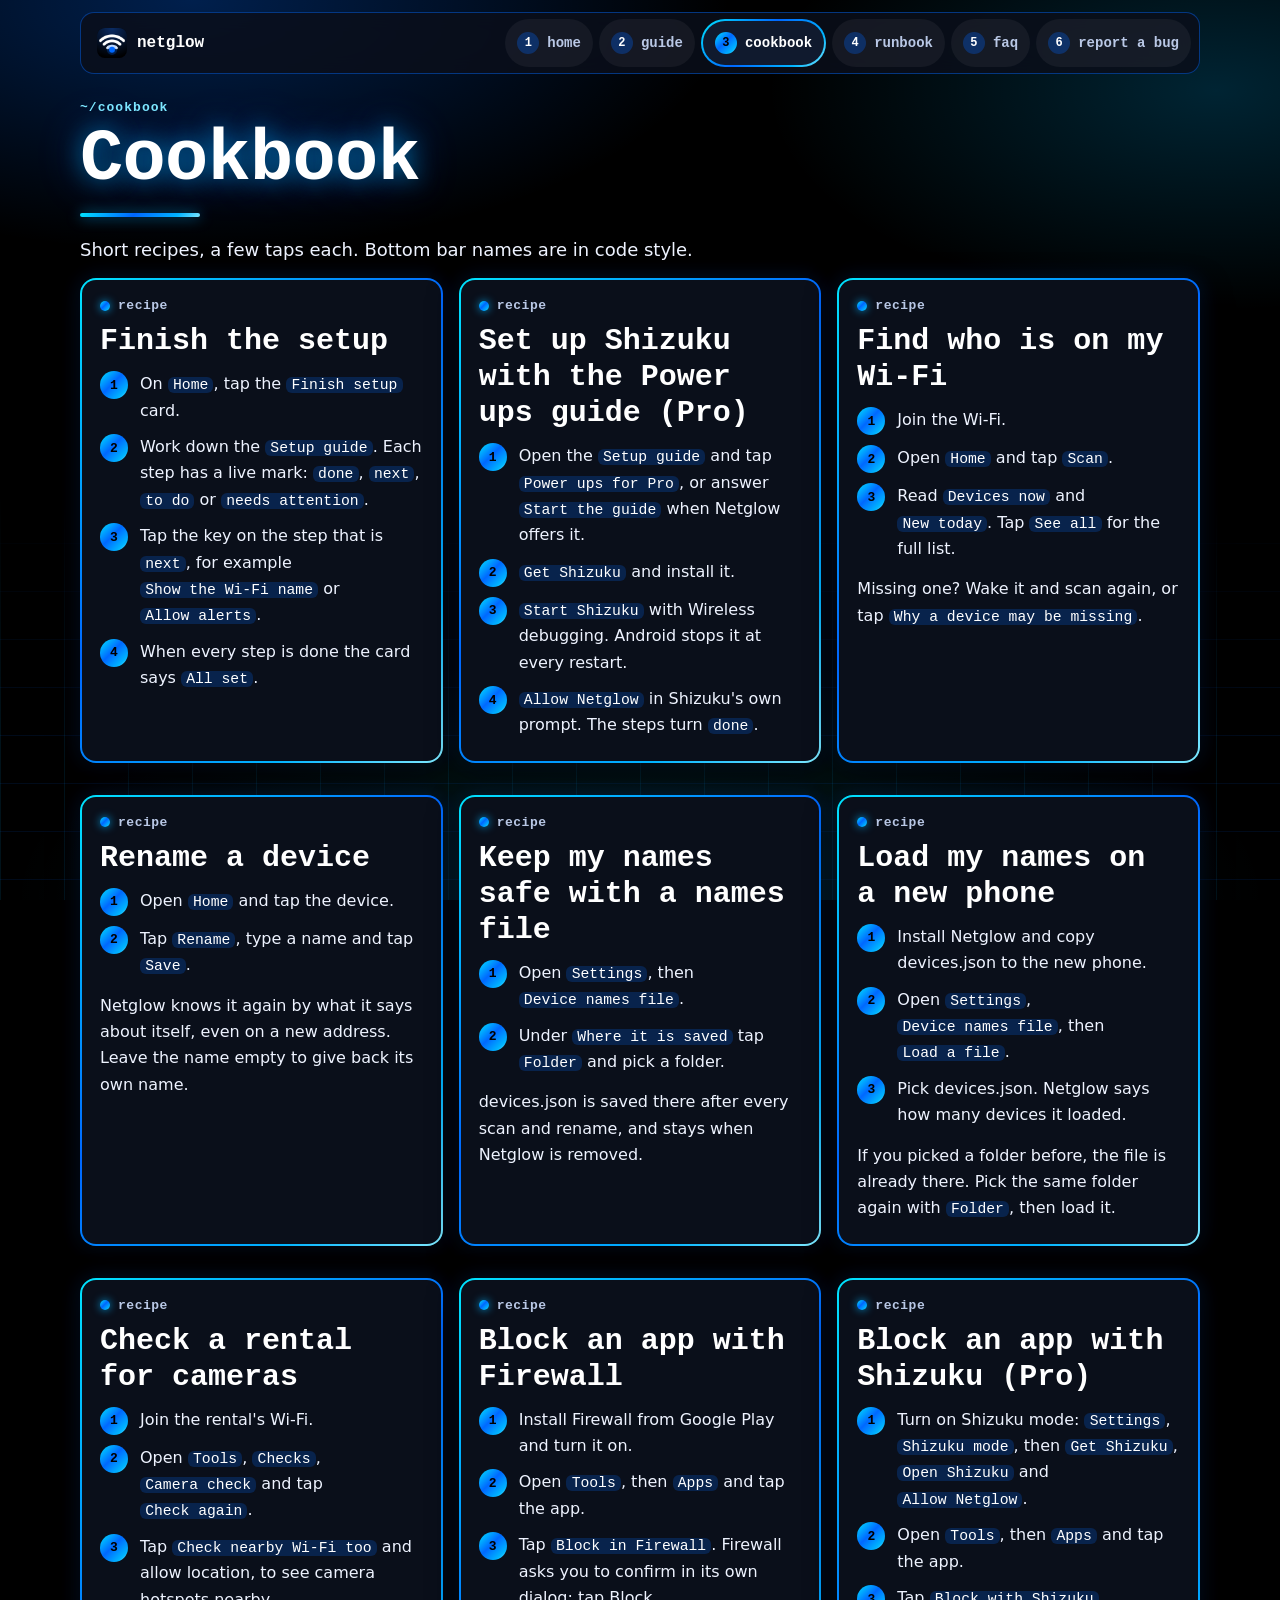
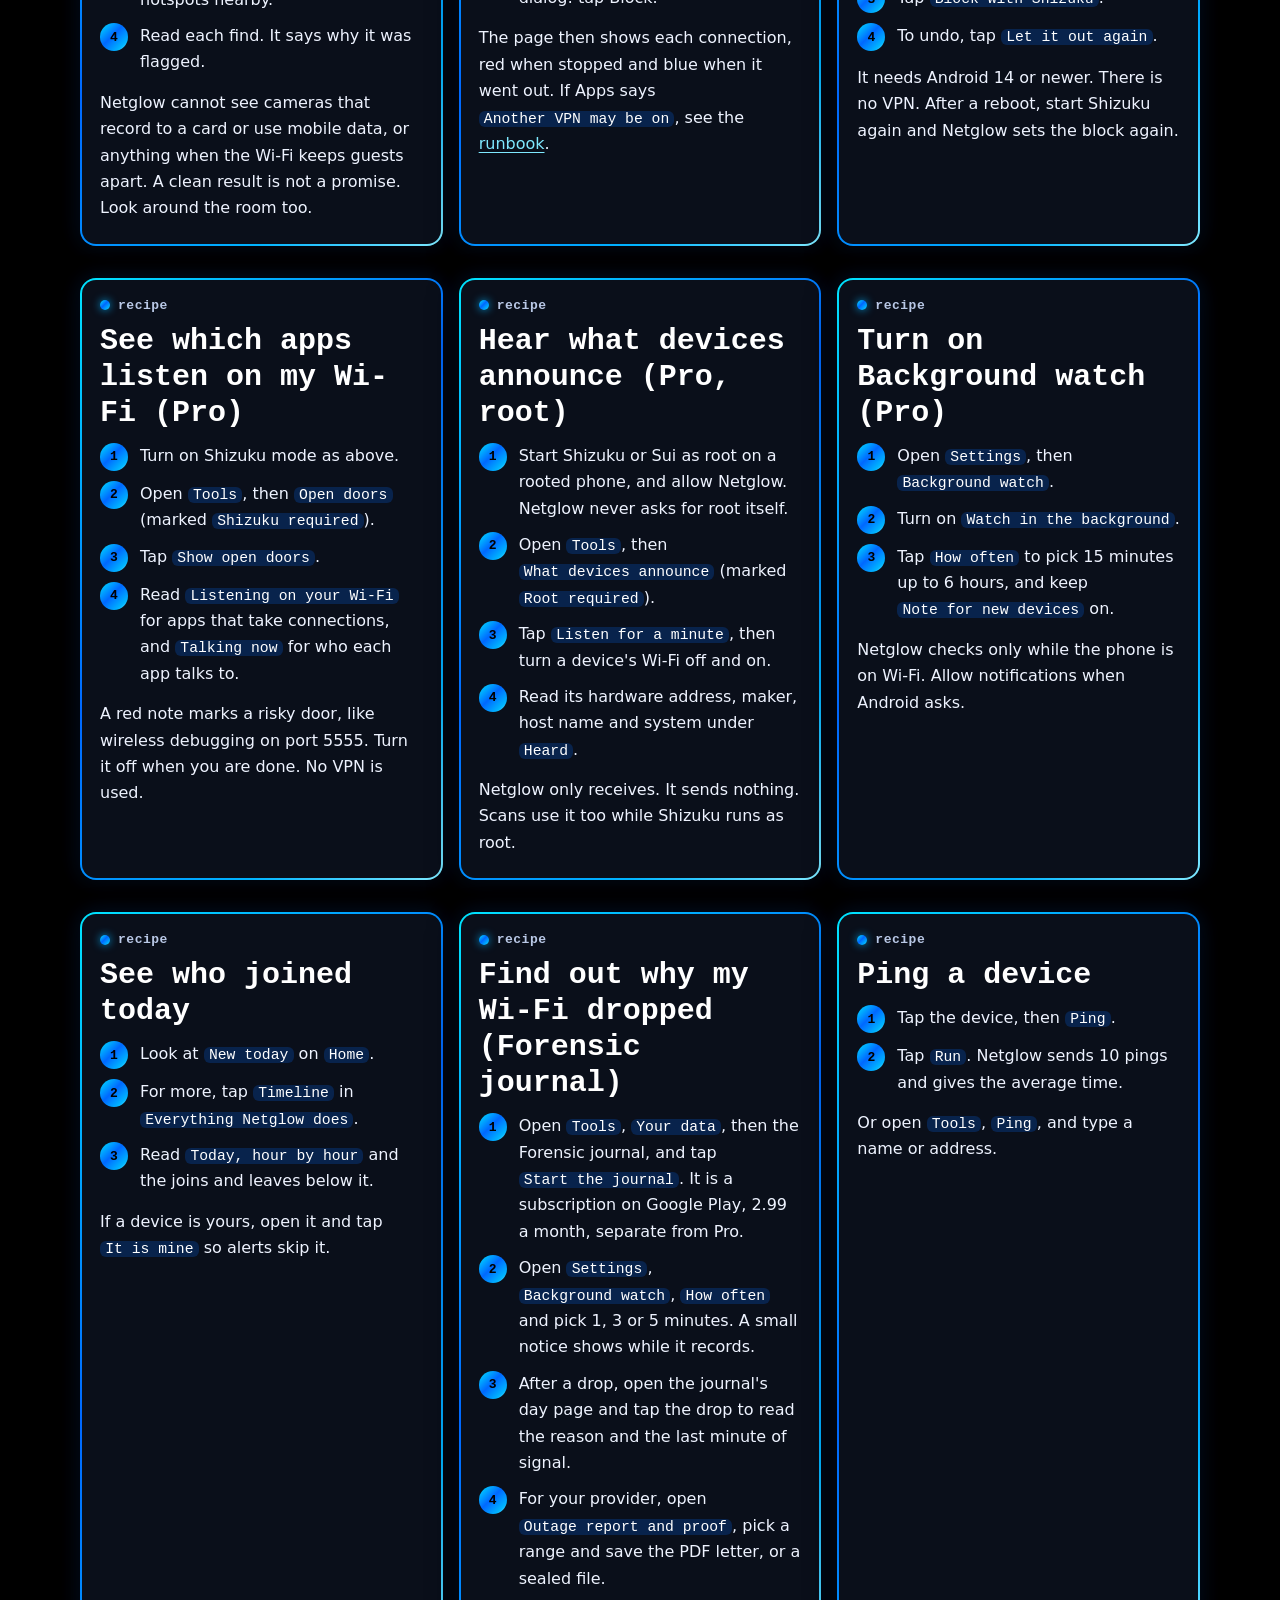
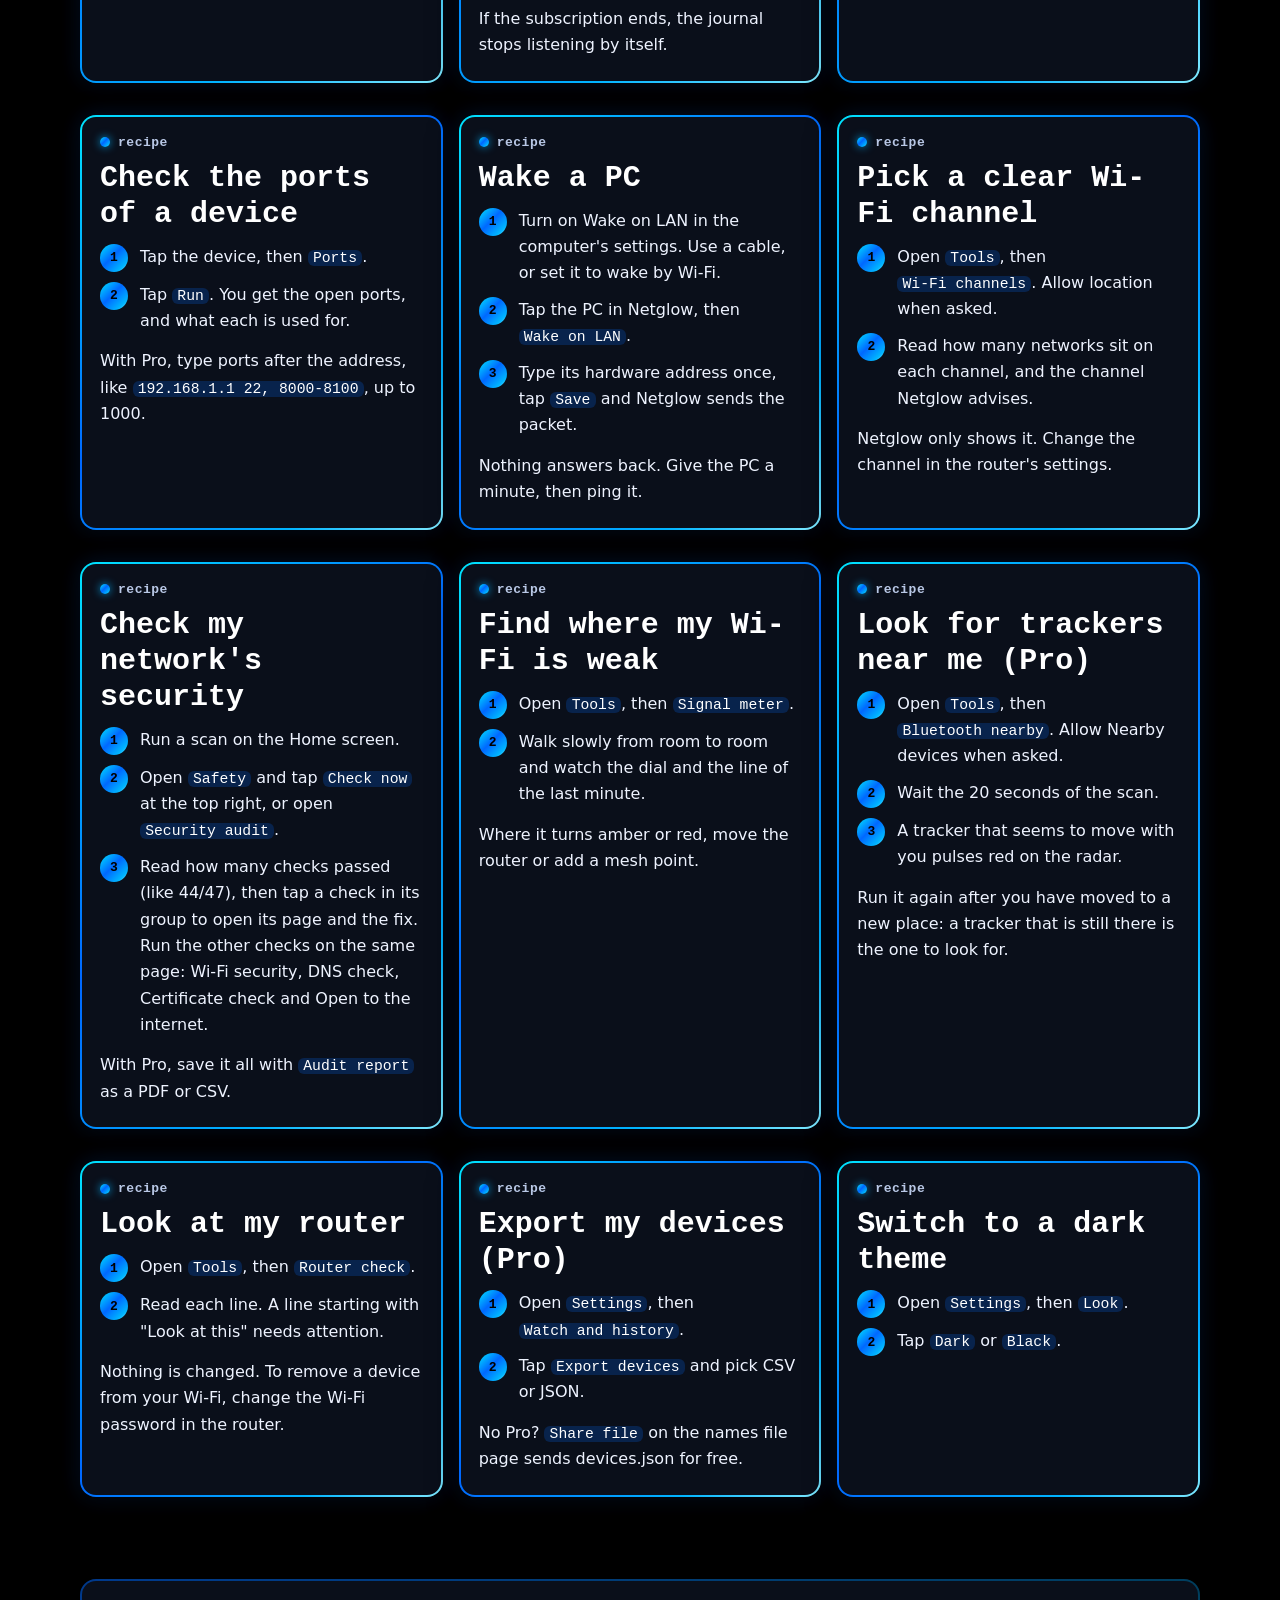
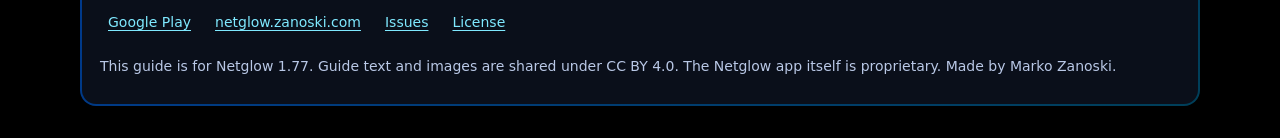
==== commit f11eaaf2: "Guide: New in 1.77, Settings pages and widget row" ====
--- a/docs/cookbook.html
+++ b/docs/cookbook.html
@@ -107,7 +107,7 @@
     <li><a href="https://github.com/Zanoshky/netglow-app/issues">Issues</a></li>
     <li><a href="https://github.com/Zanoshky/netglow-app/blob/main/LICENSE">License</a></li>
   </ul>
-  <p>This guide is for Netglow 1.57. Guide text and images are shared under CC BY 4.0. The Netglow app itself is proprietary. Made by Marko Zanoski.</p>
+  <p>This guide is for Netglow 1.77. Guide text and images are shared under CC BY 4.0. The Netglow app itself is proprietary. Made by Marko Zanoski.</p>
   </div>
 </footer>
 </div>
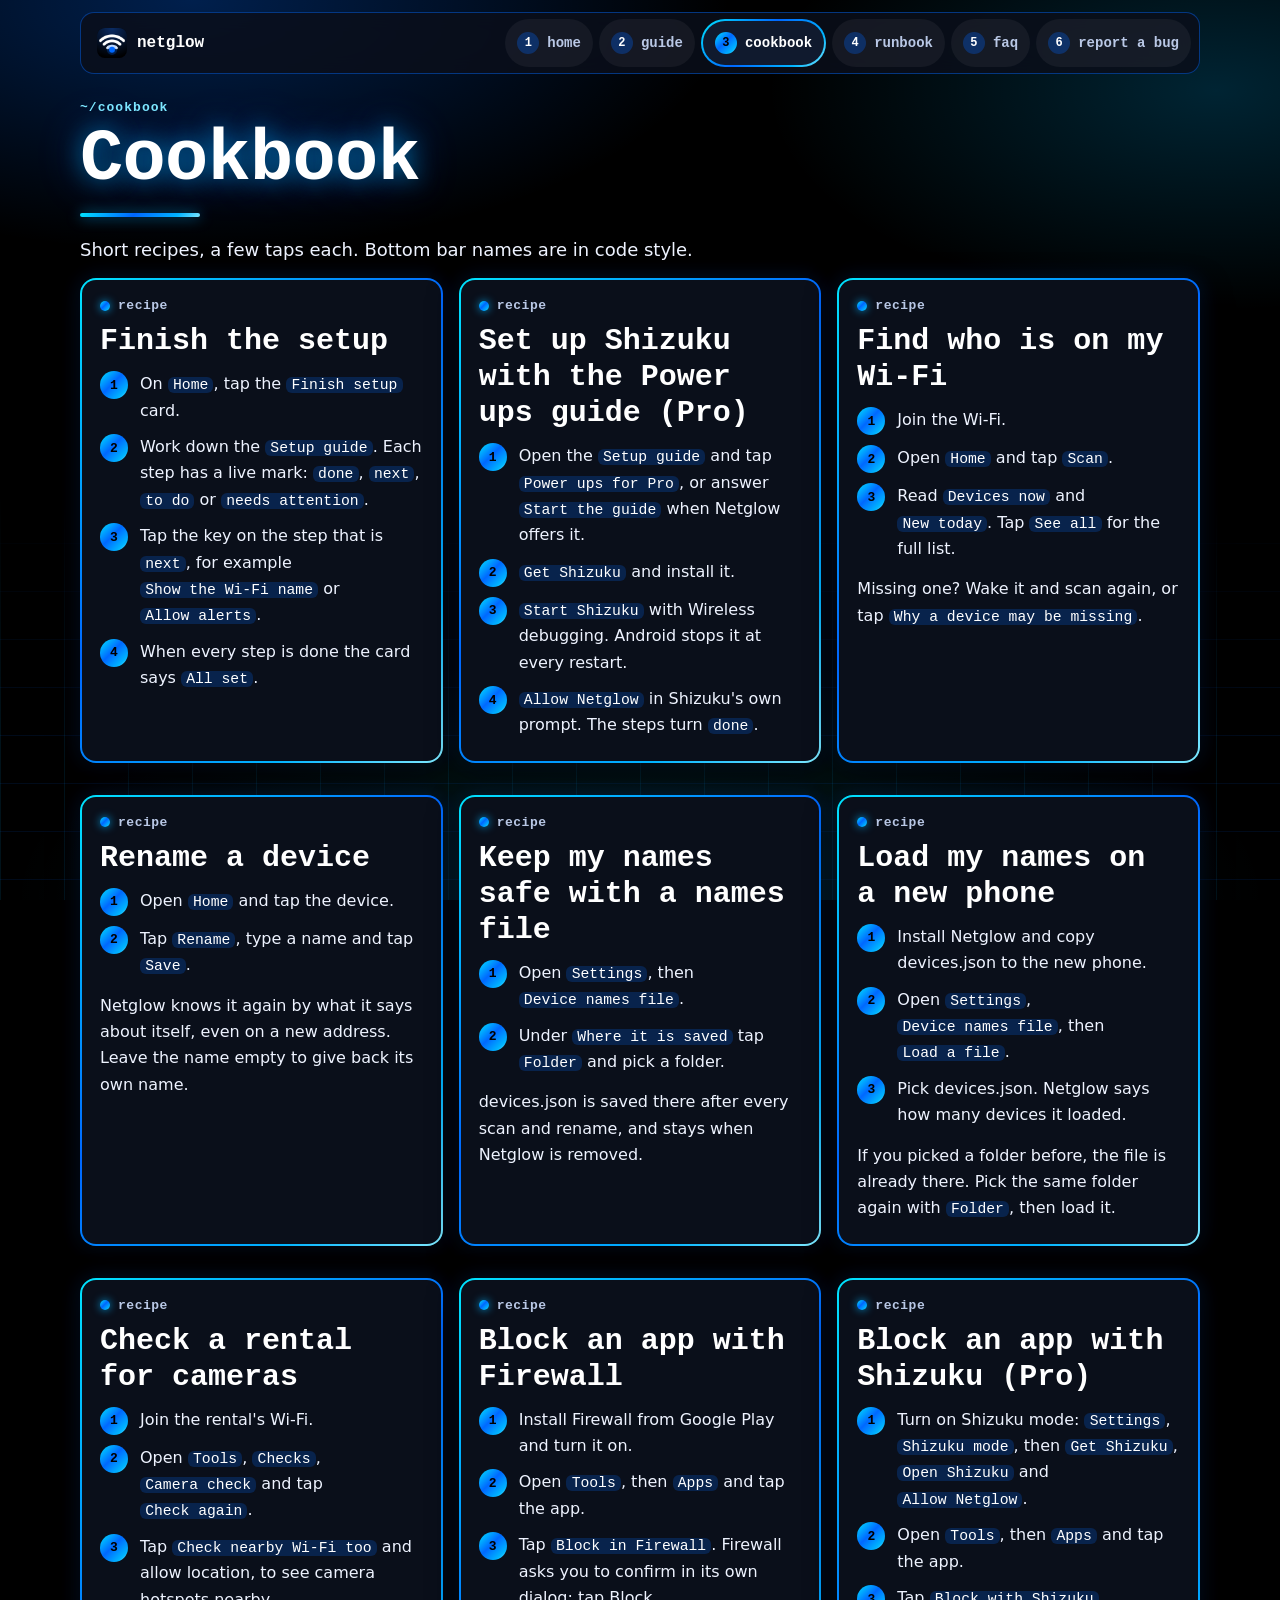
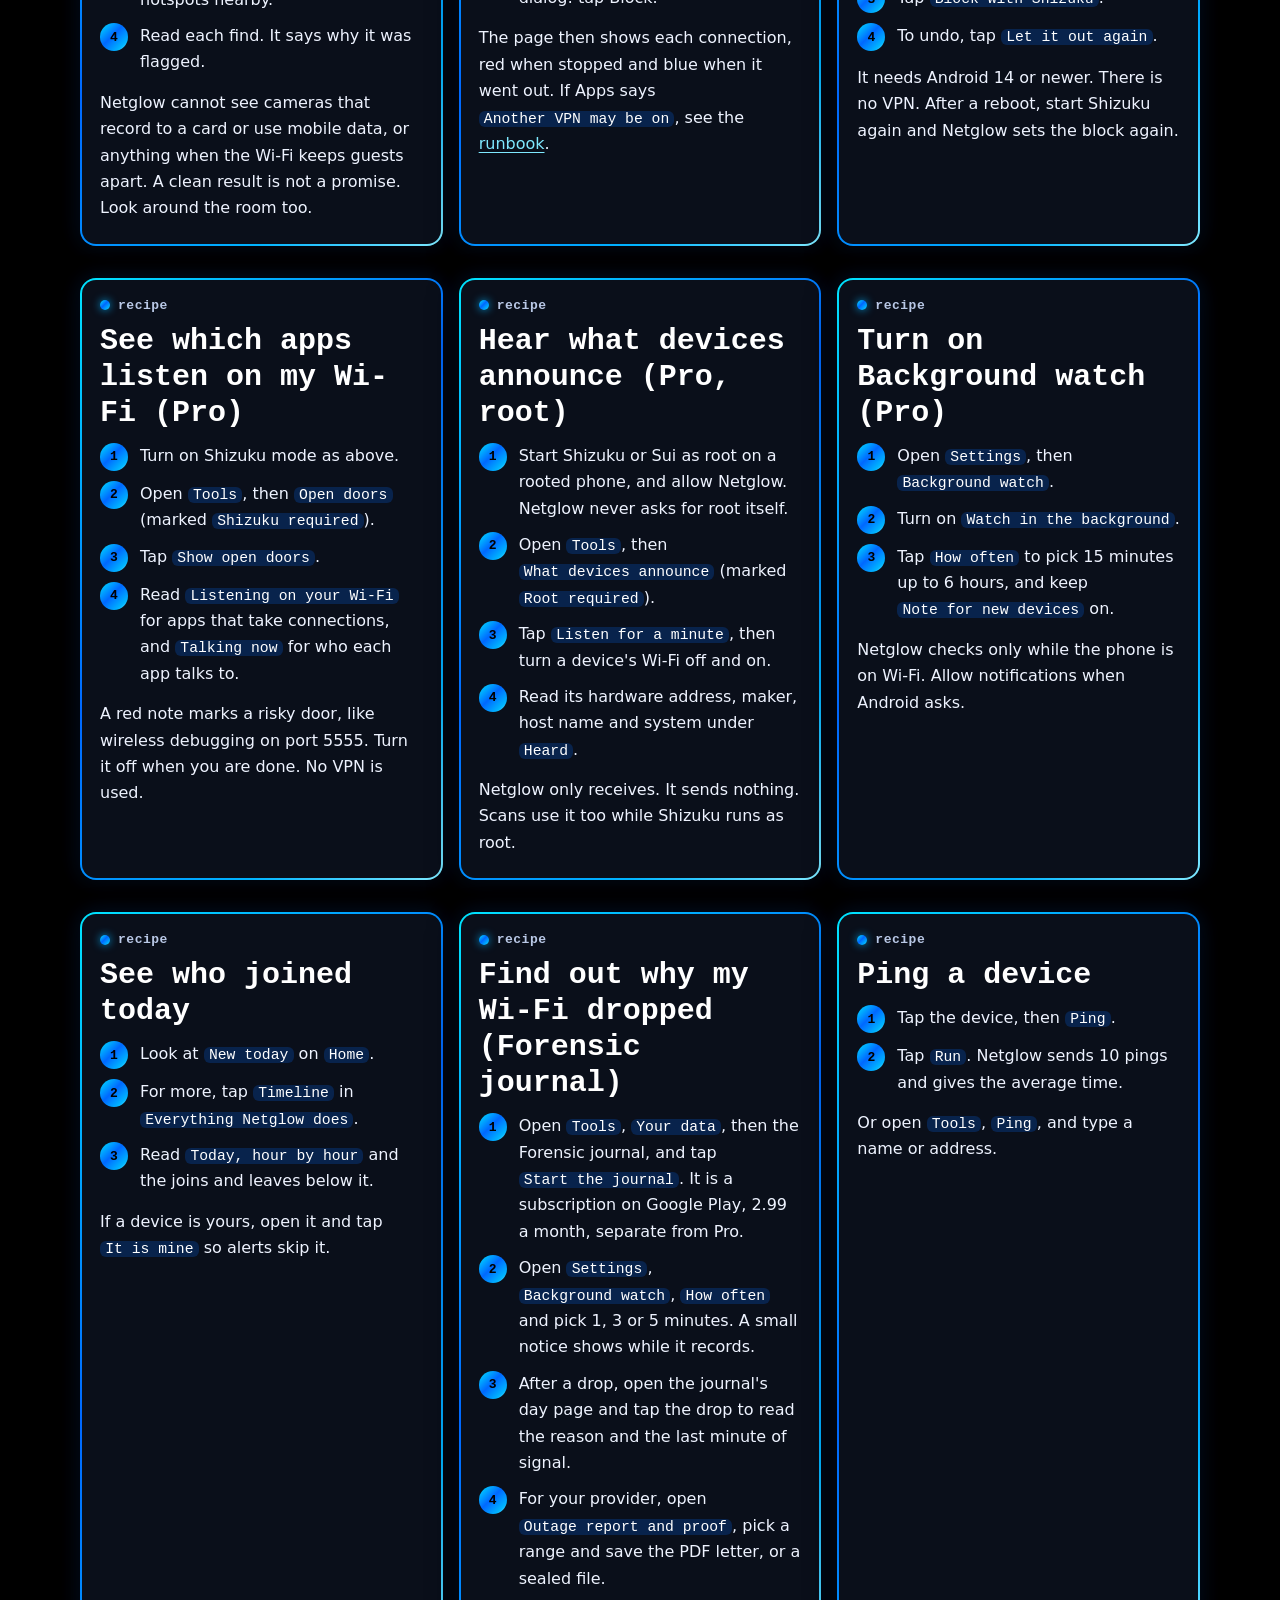
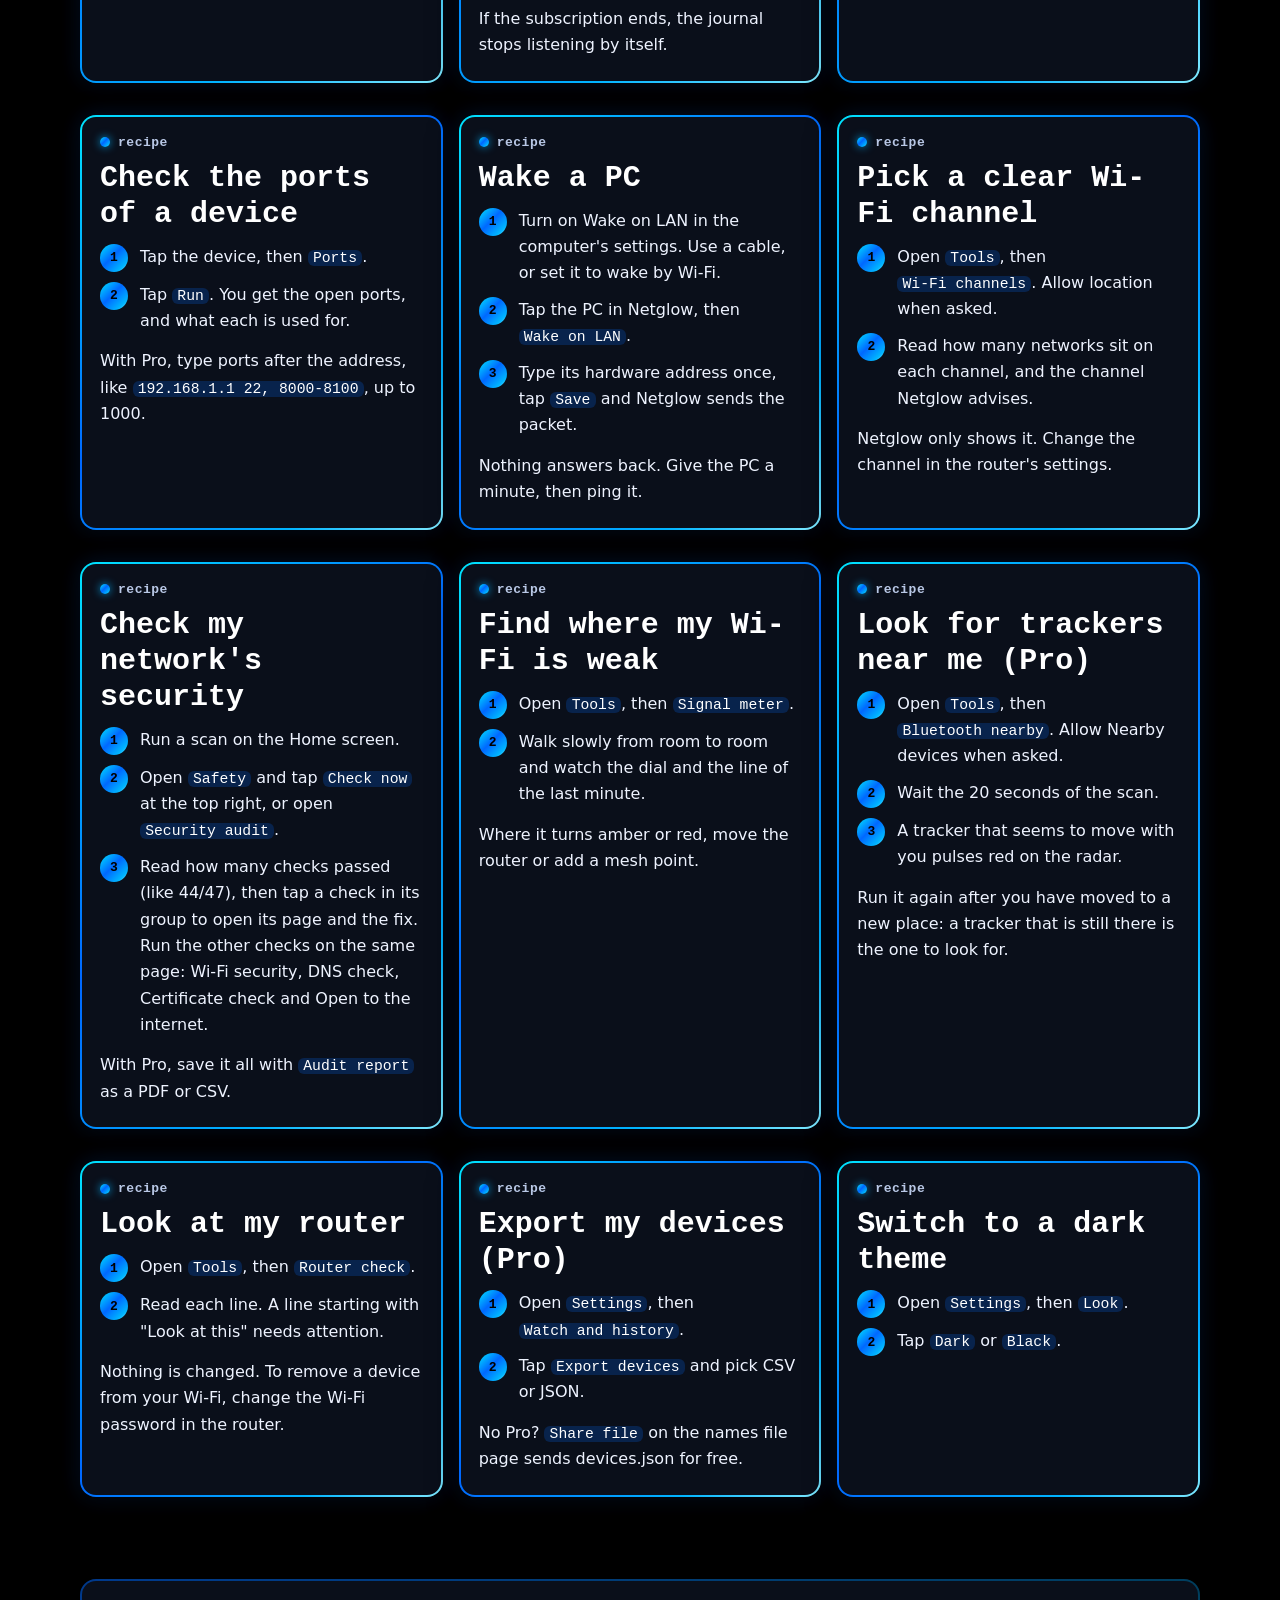
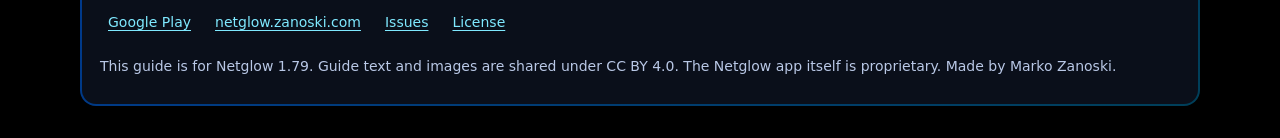
==== commit a1f5eb59: "Guide: New in 1.79, calmer Network info and notes in cards" ====
--- a/docs/cookbook.html
+++ b/docs/cookbook.html
@@ -107,7 +107,7 @@
     <li><a href="https://github.com/Zanoshky/netglow-app/issues">Issues</a></li>
     <li><a href="https://github.com/Zanoshky/netglow-app/blob/main/LICENSE">License</a></li>
   </ul>
-  <p>This guide is for Netglow 1.77. Guide text and images are shared under CC BY 4.0. The Netglow app itself is proprietary. Made by Marko Zanoski.</p>
+  <p>This guide is for Netglow 1.79. Guide text and images are shared under CC BY 4.0. The Netglow app itself is proprietary. Made by Marko Zanoski.</p>
   </div>
 </footer>
 </div>
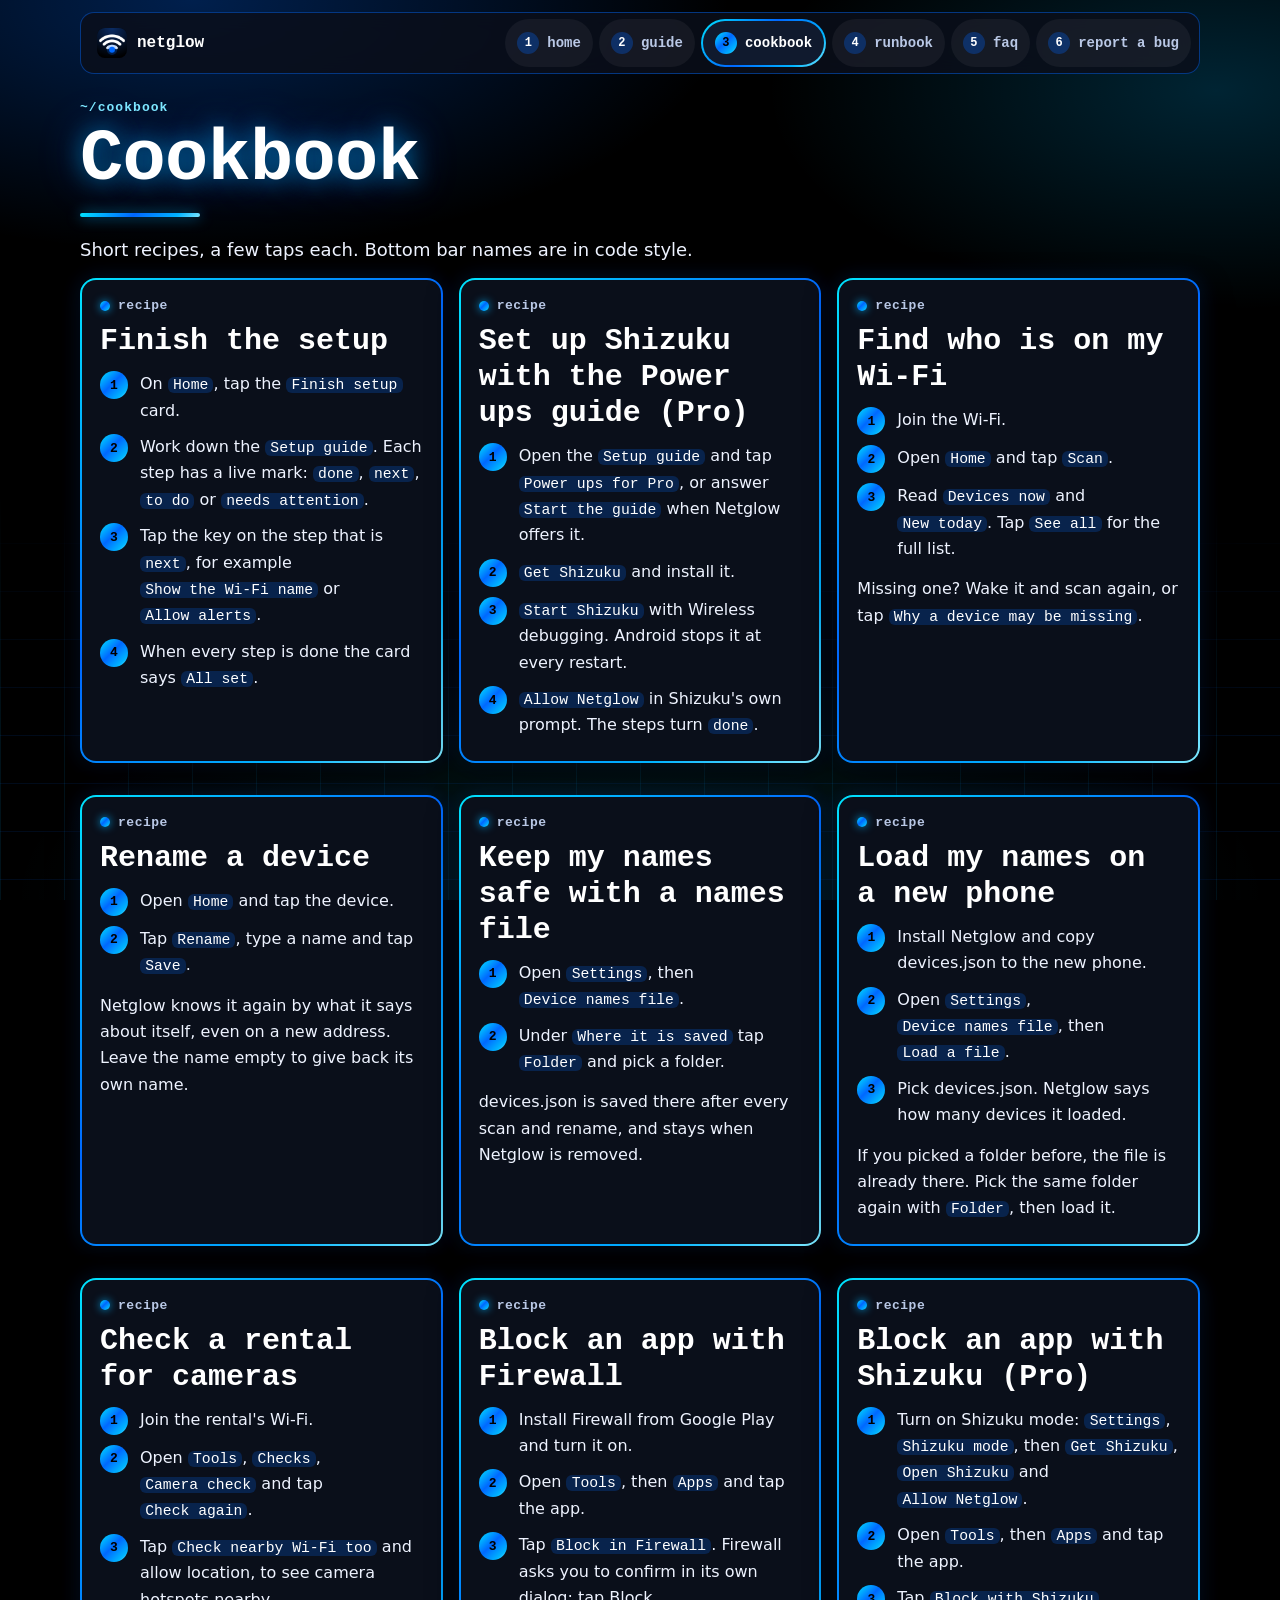
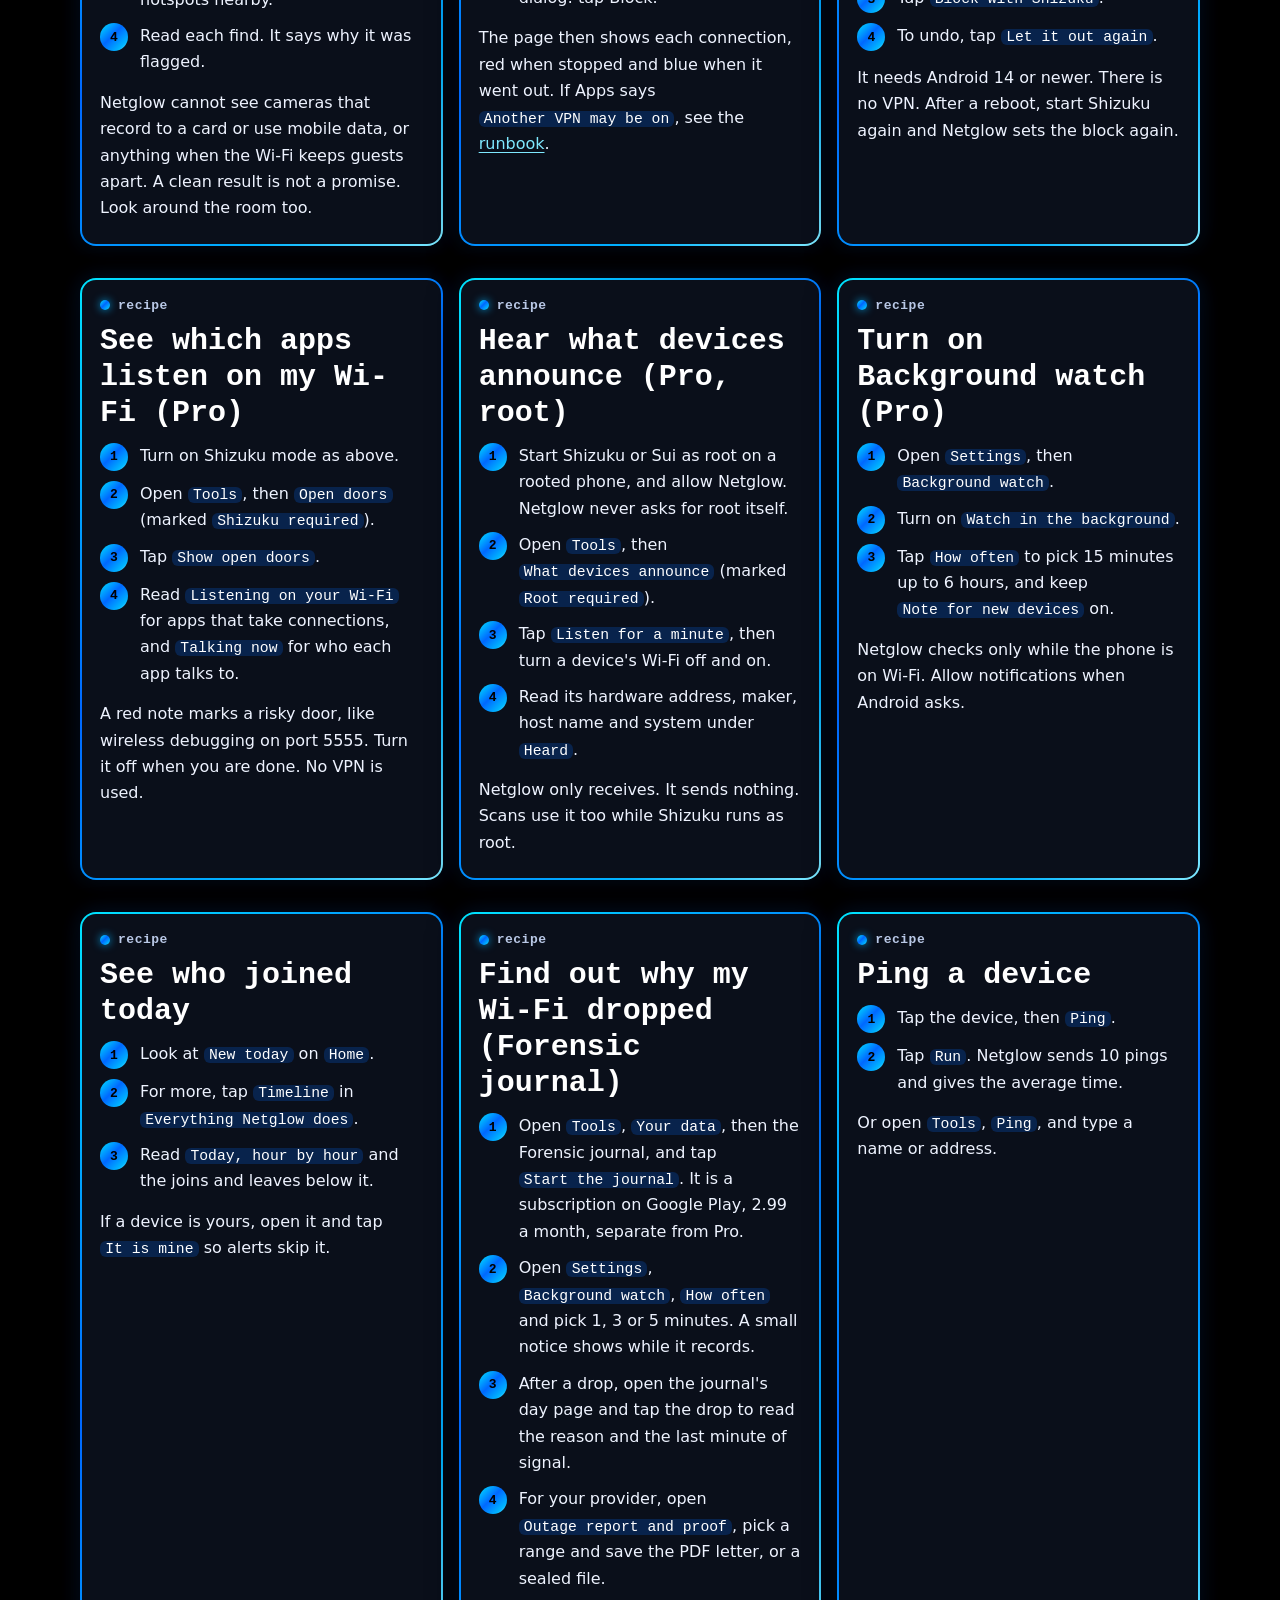
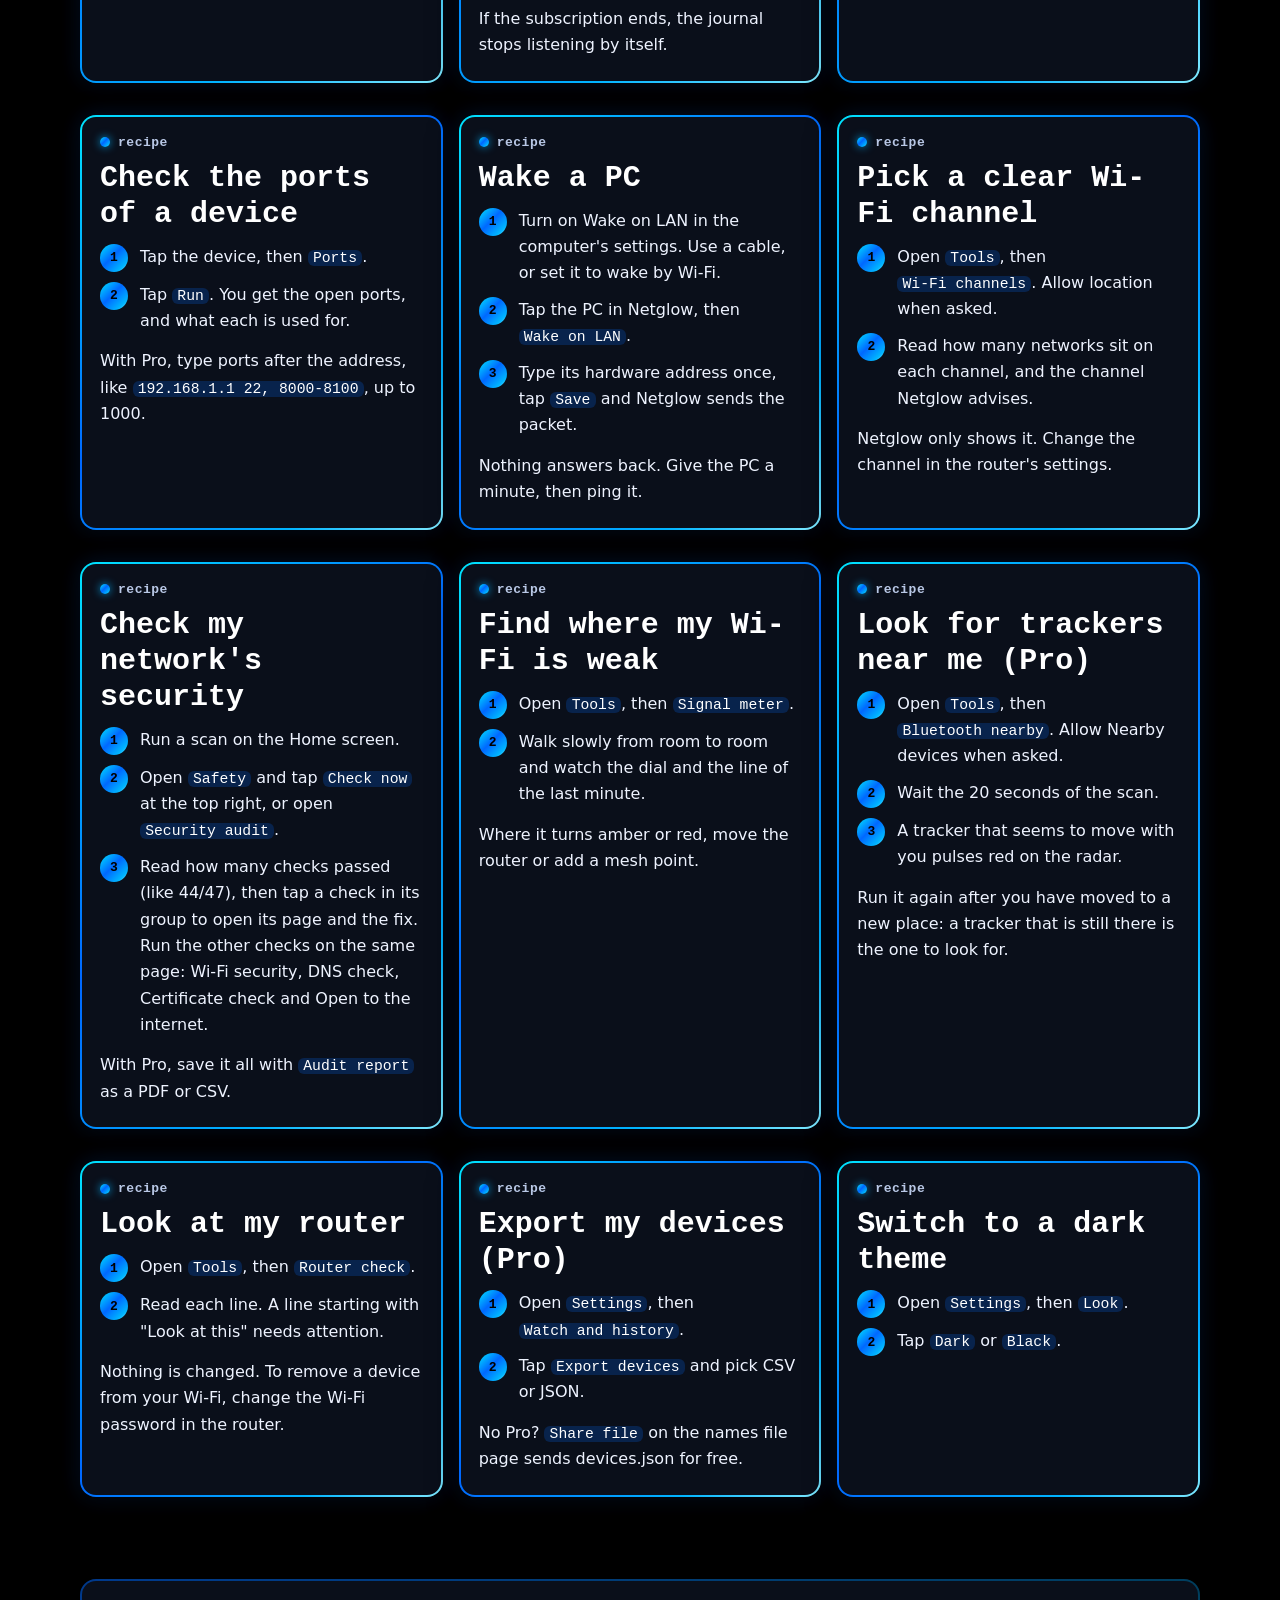
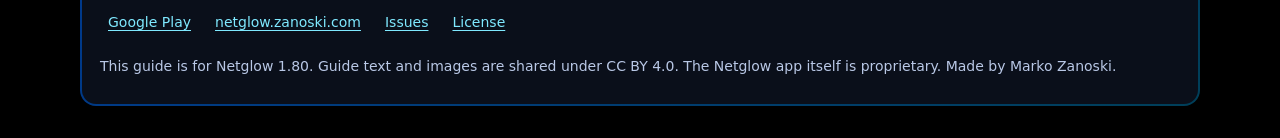
==== commit e8e9903c: "Guide: New in 1.80, smaller easier to read titles" ====
--- a/docs/cookbook.html
+++ b/docs/cookbook.html
@@ -107,7 +107,7 @@
     <li><a href="https://github.com/Zanoshky/netglow-app/issues">Issues</a></li>
     <li><a href="https://github.com/Zanoshky/netglow-app/blob/main/LICENSE">License</a></li>
   </ul>
-  <p>This guide is for Netglow 1.79. Guide text and images are shared under CC BY 4.0. The Netglow app itself is proprietary. Made by Marko Zanoski.</p>
+  <p>This guide is for Netglow 1.80. Guide text and images are shared under CC BY 4.0. The Netglow app itself is proprietary. Made by Marko Zanoski.</p>
   </div>
 </footer>
 </div>
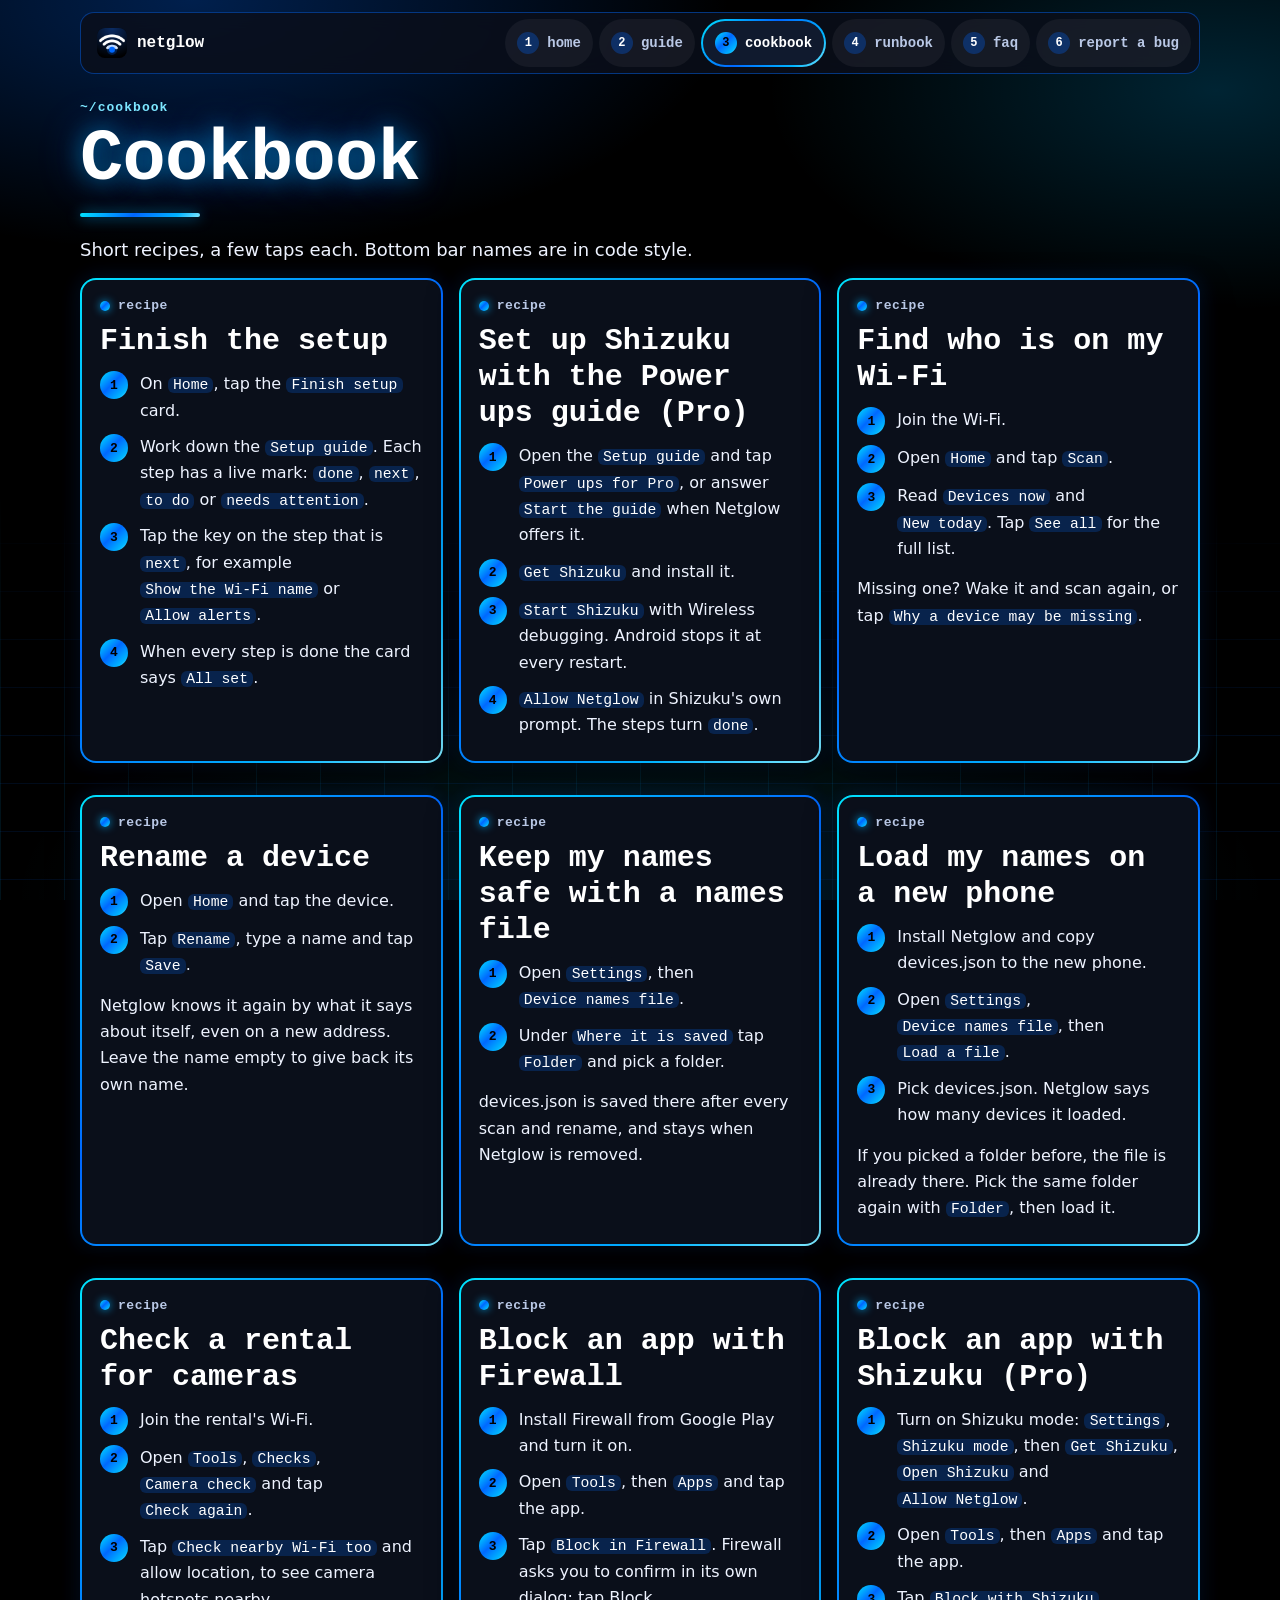
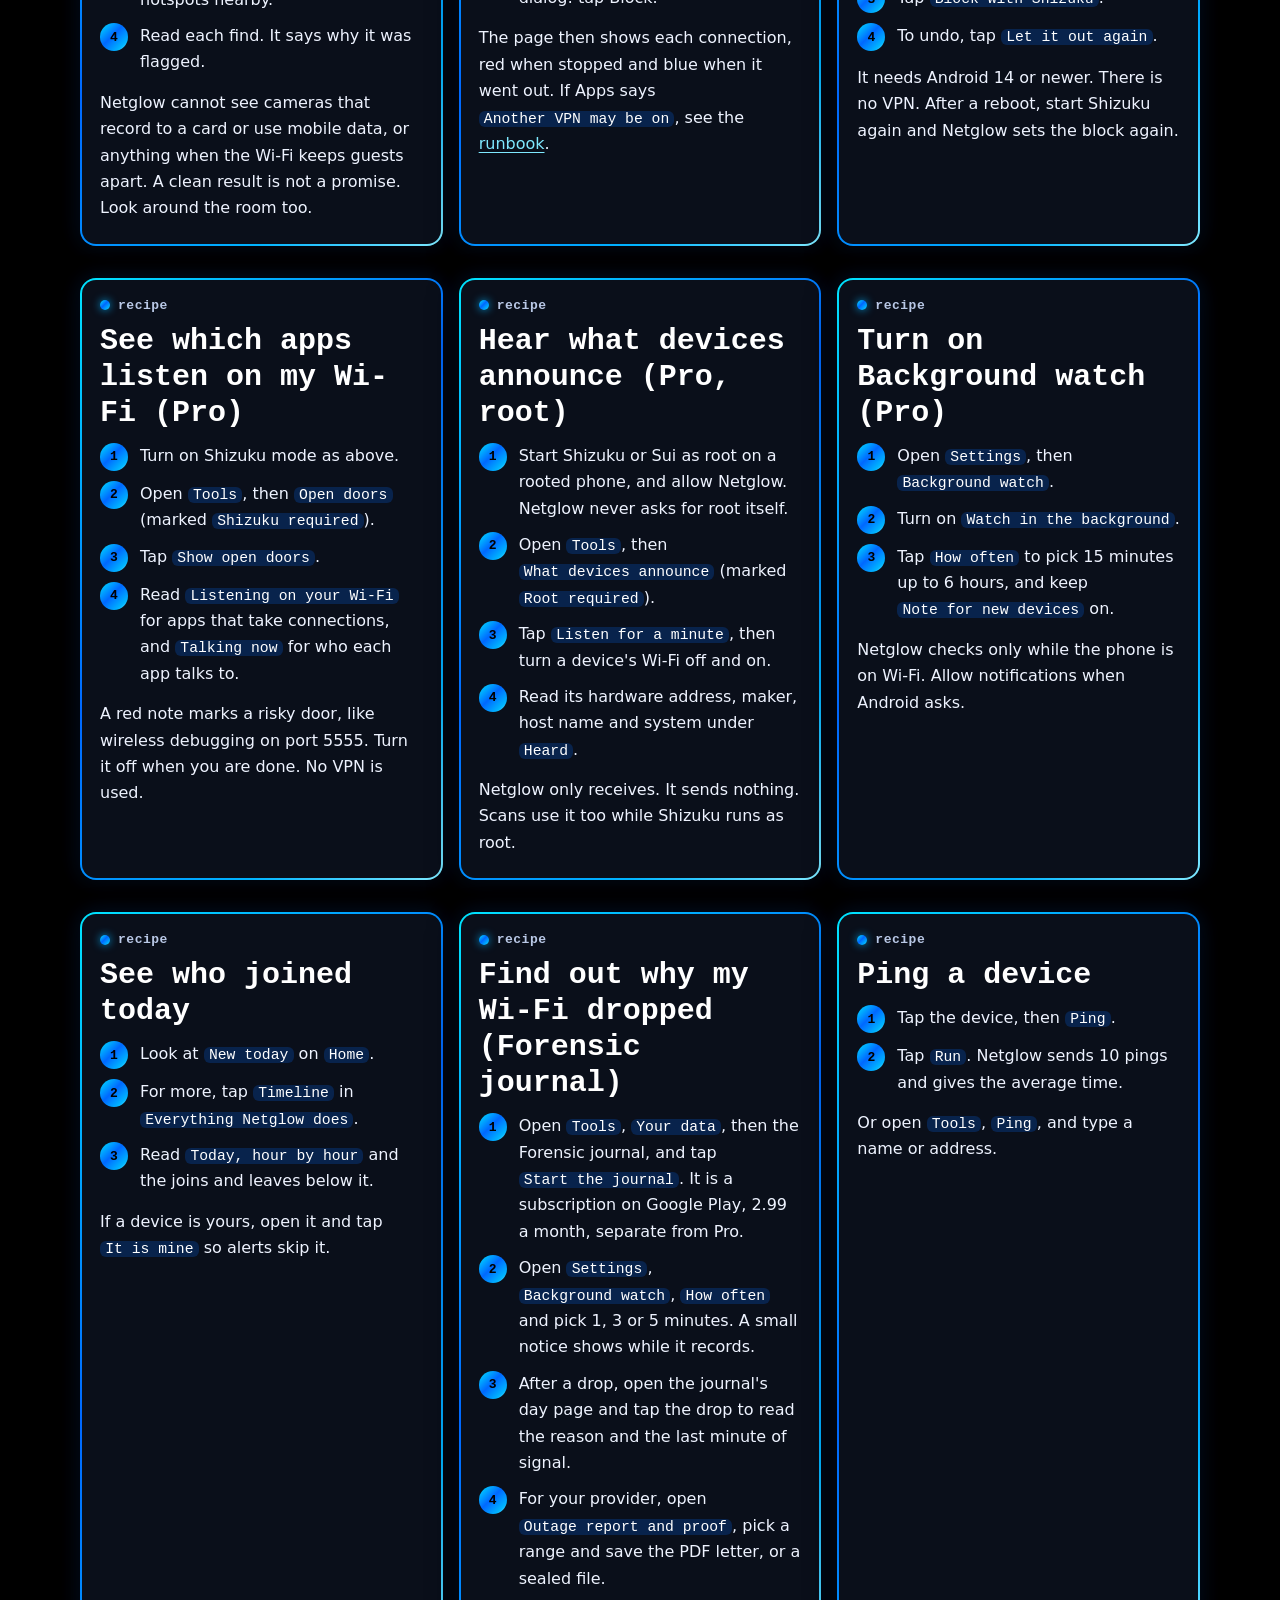
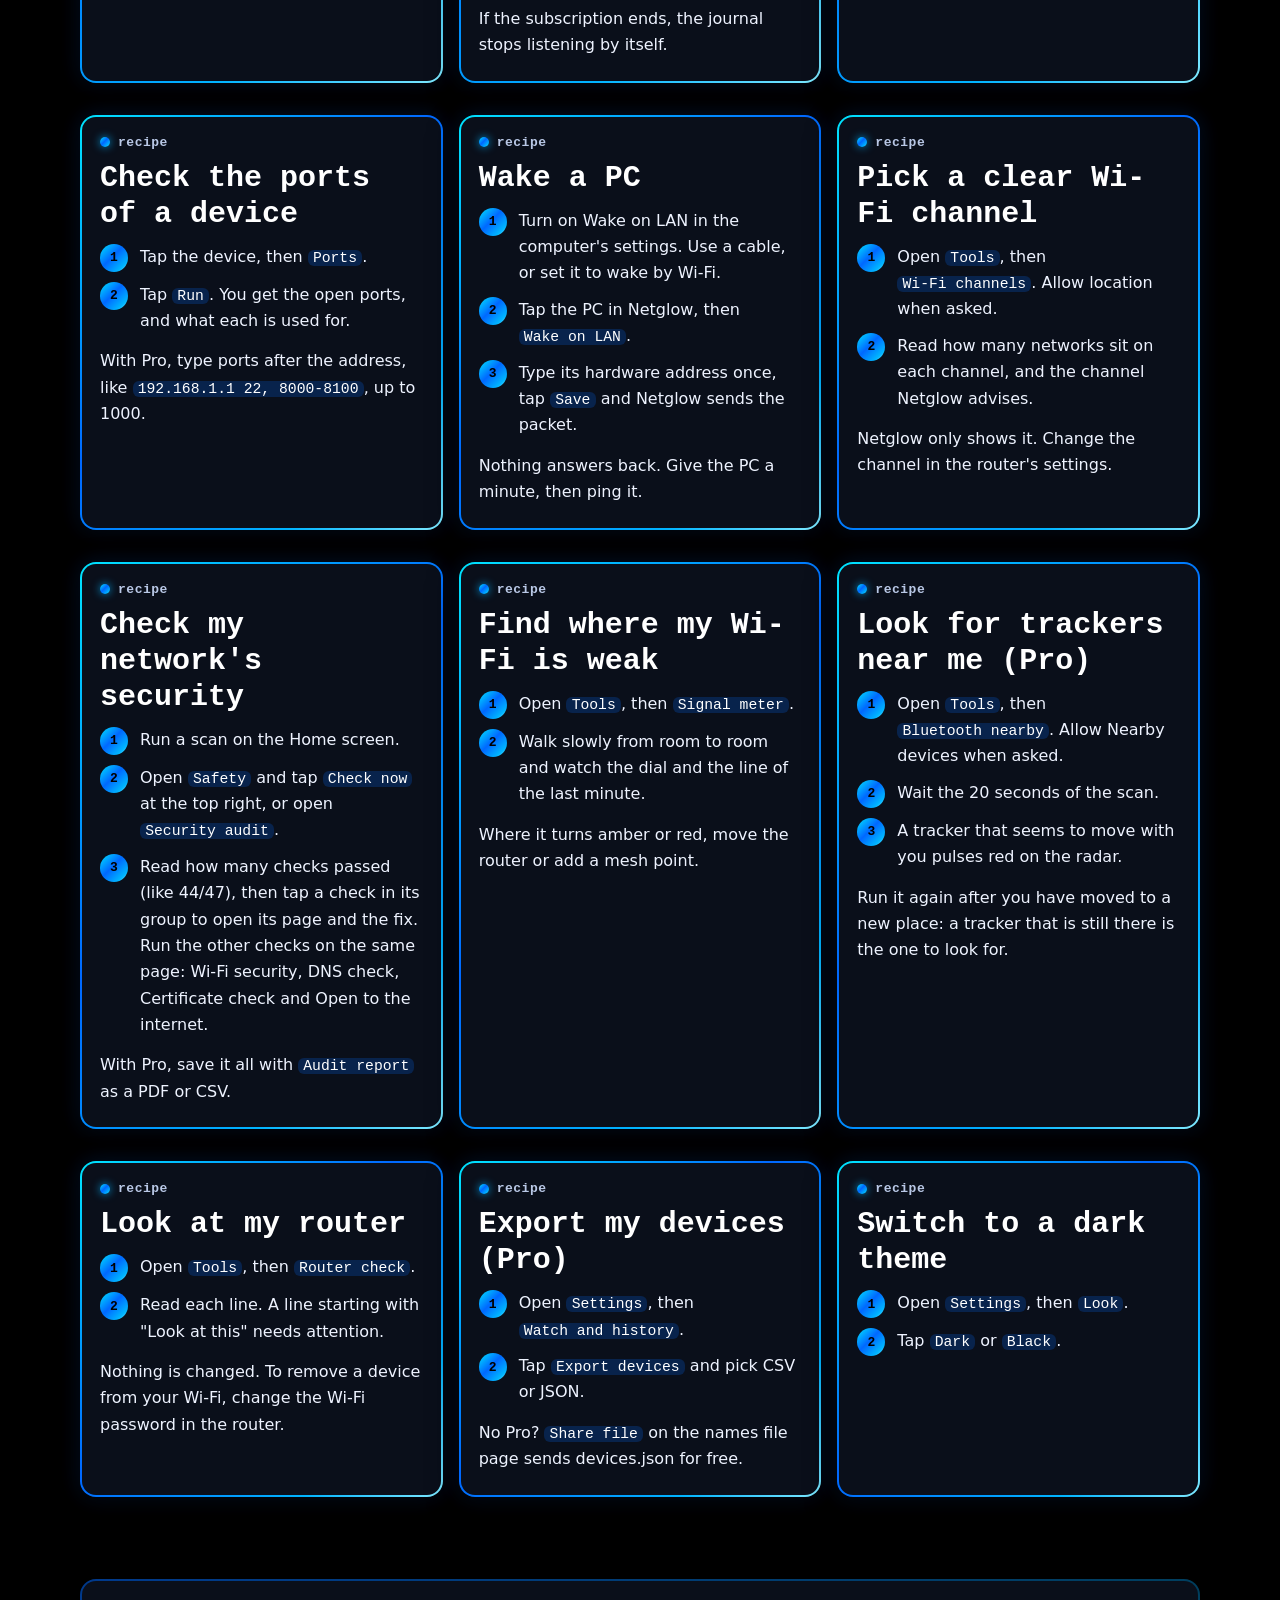
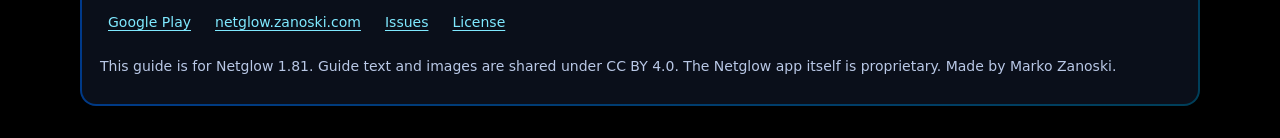
==== commit 10c5405e: "Guide: New in 1.81, simpler text sizes" ====
--- a/docs/cookbook.html
+++ b/docs/cookbook.html
@@ -107,7 +107,7 @@
     <li><a href="https://github.com/Zanoshky/netglow-app/issues">Issues</a></li>
     <li><a href="https://github.com/Zanoshky/netglow-app/blob/main/LICENSE">License</a></li>
   </ul>
-  <p>This guide is for Netglow 1.80. Guide text and images are shared under CC BY 4.0. The Netglow app itself is proprietary. Made by Marko Zanoski.</p>
+  <p>This guide is for Netglow 1.81. Guide text and images are shared under CC BY 4.0. The Netglow app itself is proprietary. Made by Marko Zanoski.</p>
   </div>
 </footer>
 </div>
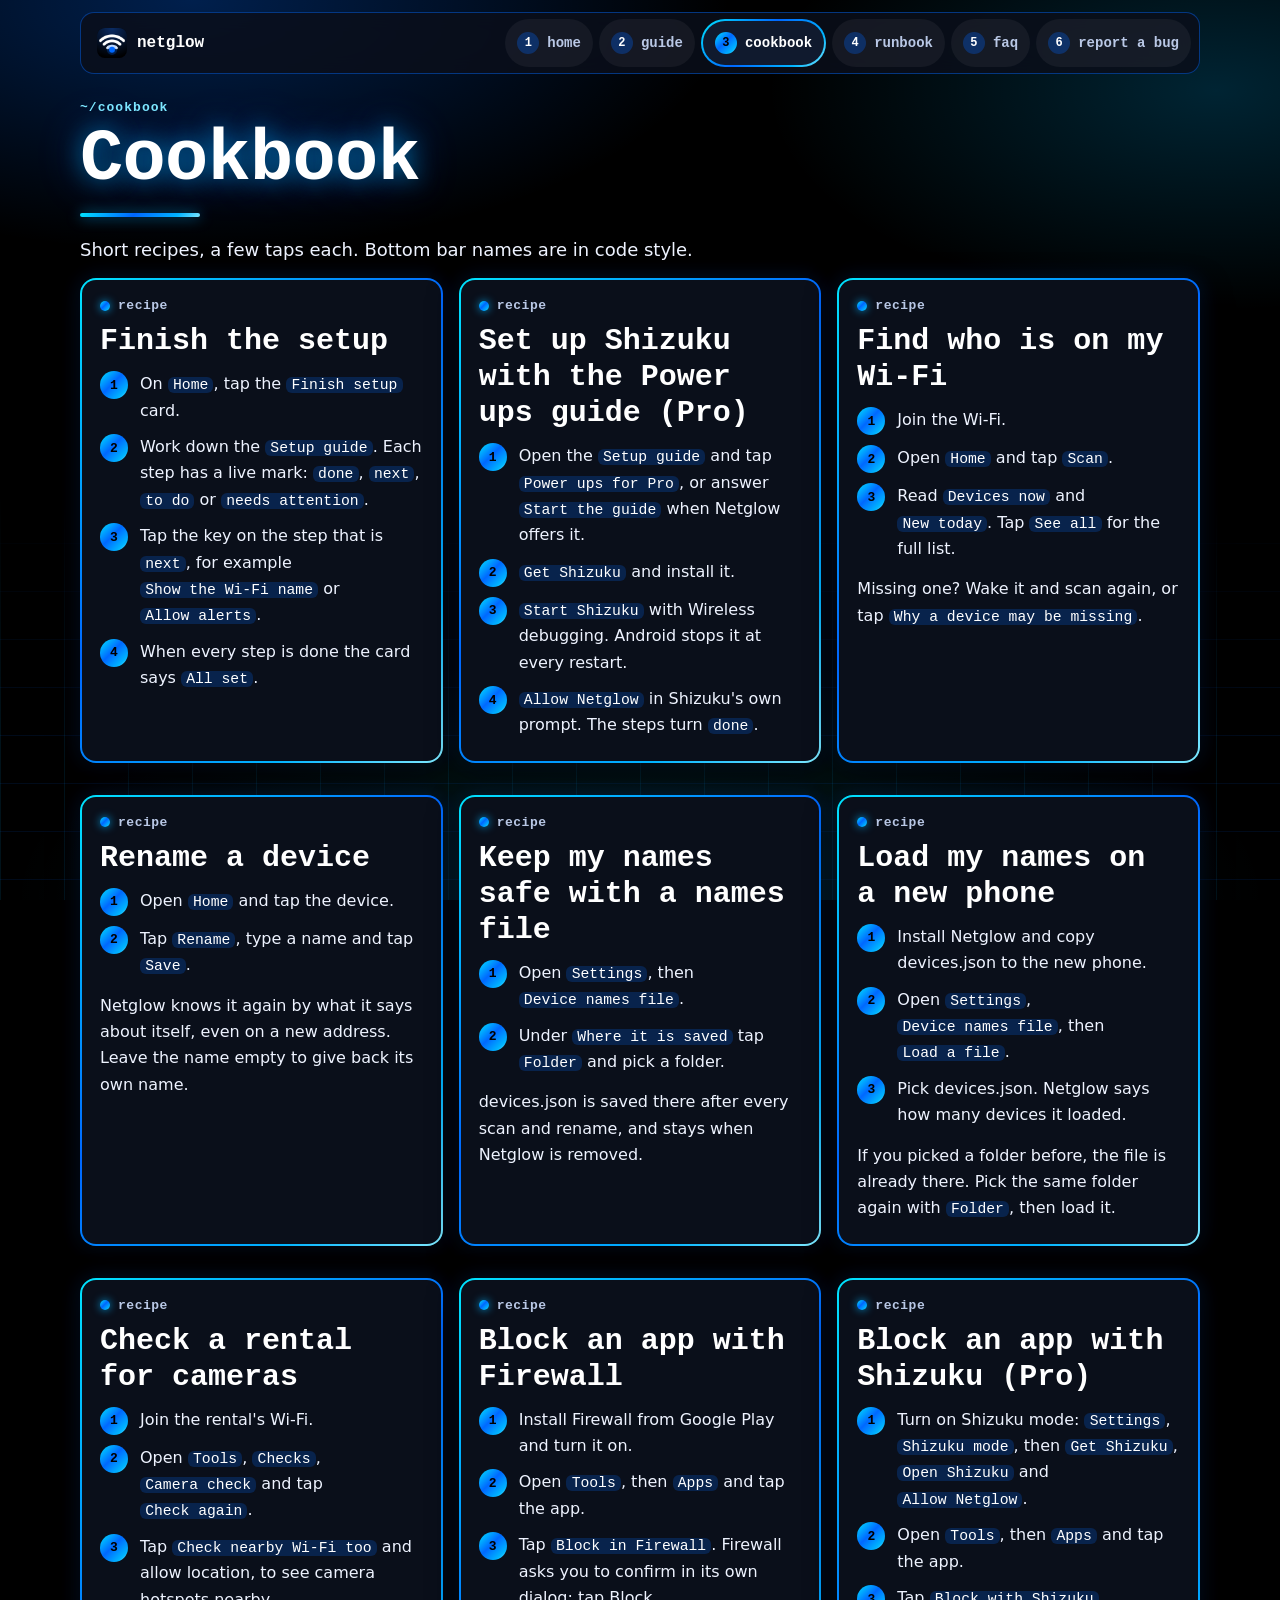
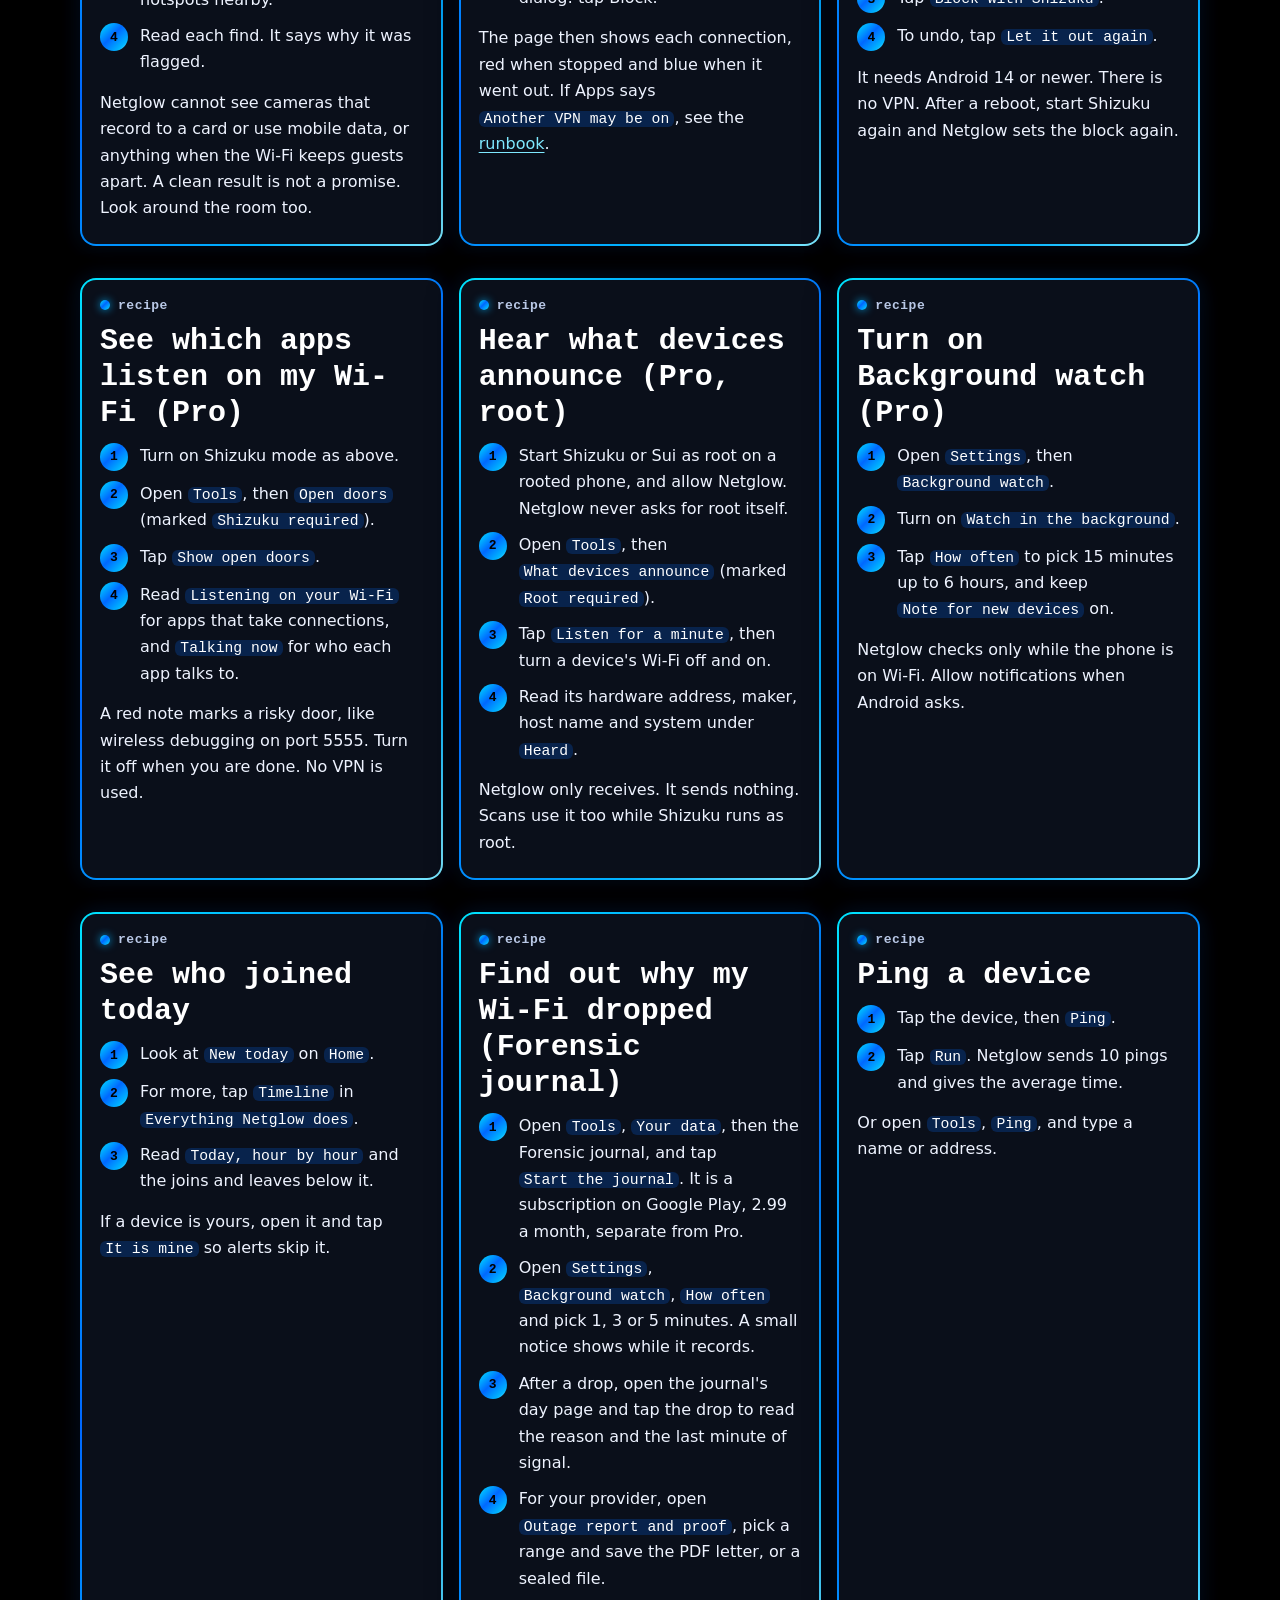
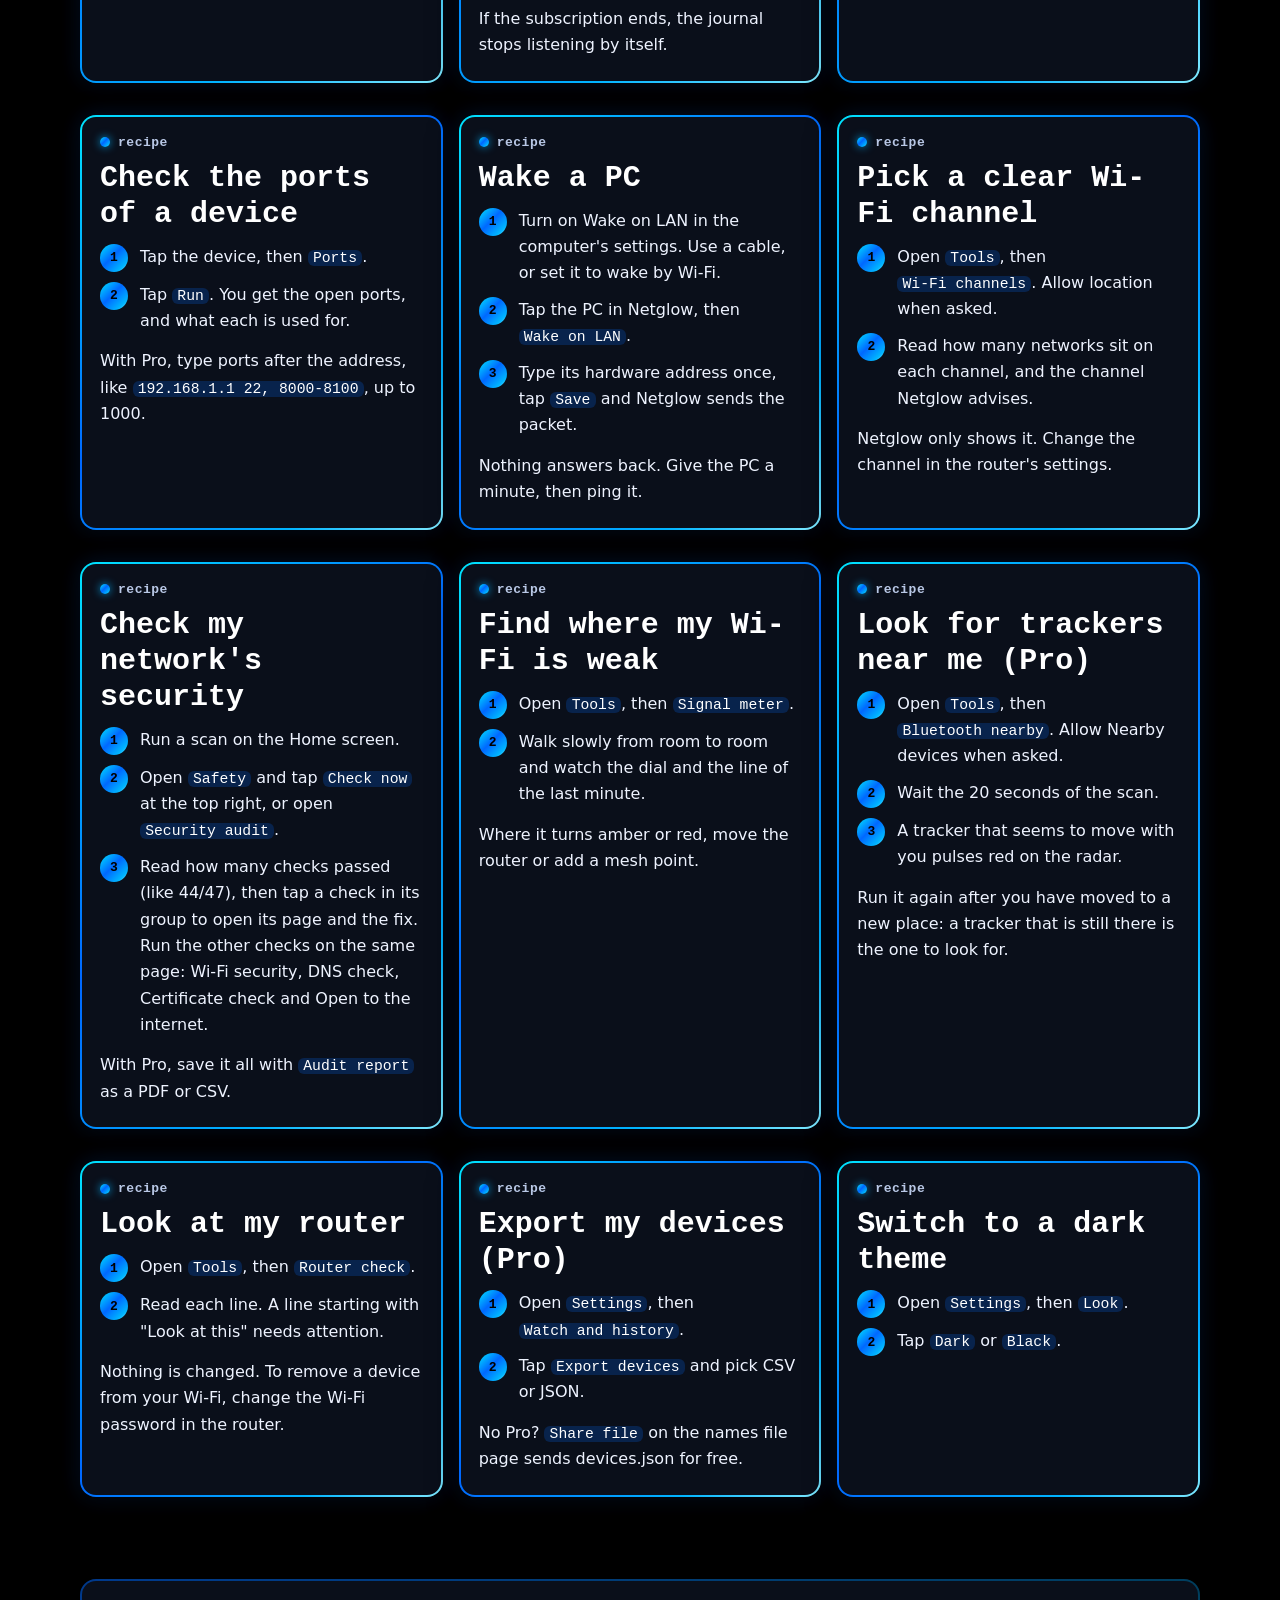
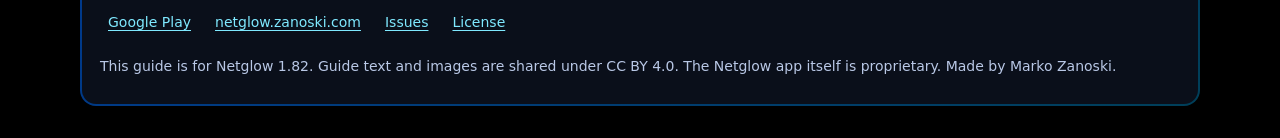
==== commit f6fd6fed: "Guide: New in 1.82, App traffic live in Firewall's No VPN mode" ====
--- a/docs/cookbook.html
+++ b/docs/cookbook.html
@@ -107,7 +107,7 @@
     <li><a href="https://github.com/Zanoshky/netglow-app/issues">Issues</a></li>
     <li><a href="https://github.com/Zanoshky/netglow-app/blob/main/LICENSE">License</a></li>
   </ul>
-  <p>This guide is for Netglow 1.81. Guide text and images are shared under CC BY 4.0. The Netglow app itself is proprietary. Made by Marko Zanoski.</p>
+  <p>This guide is for Netglow 1.82. Guide text and images are shared under CC BY 4.0. The Netglow app itself is proprietary. Made by Marko Zanoski.</p>
   </div>
 </footer>
 </div>
